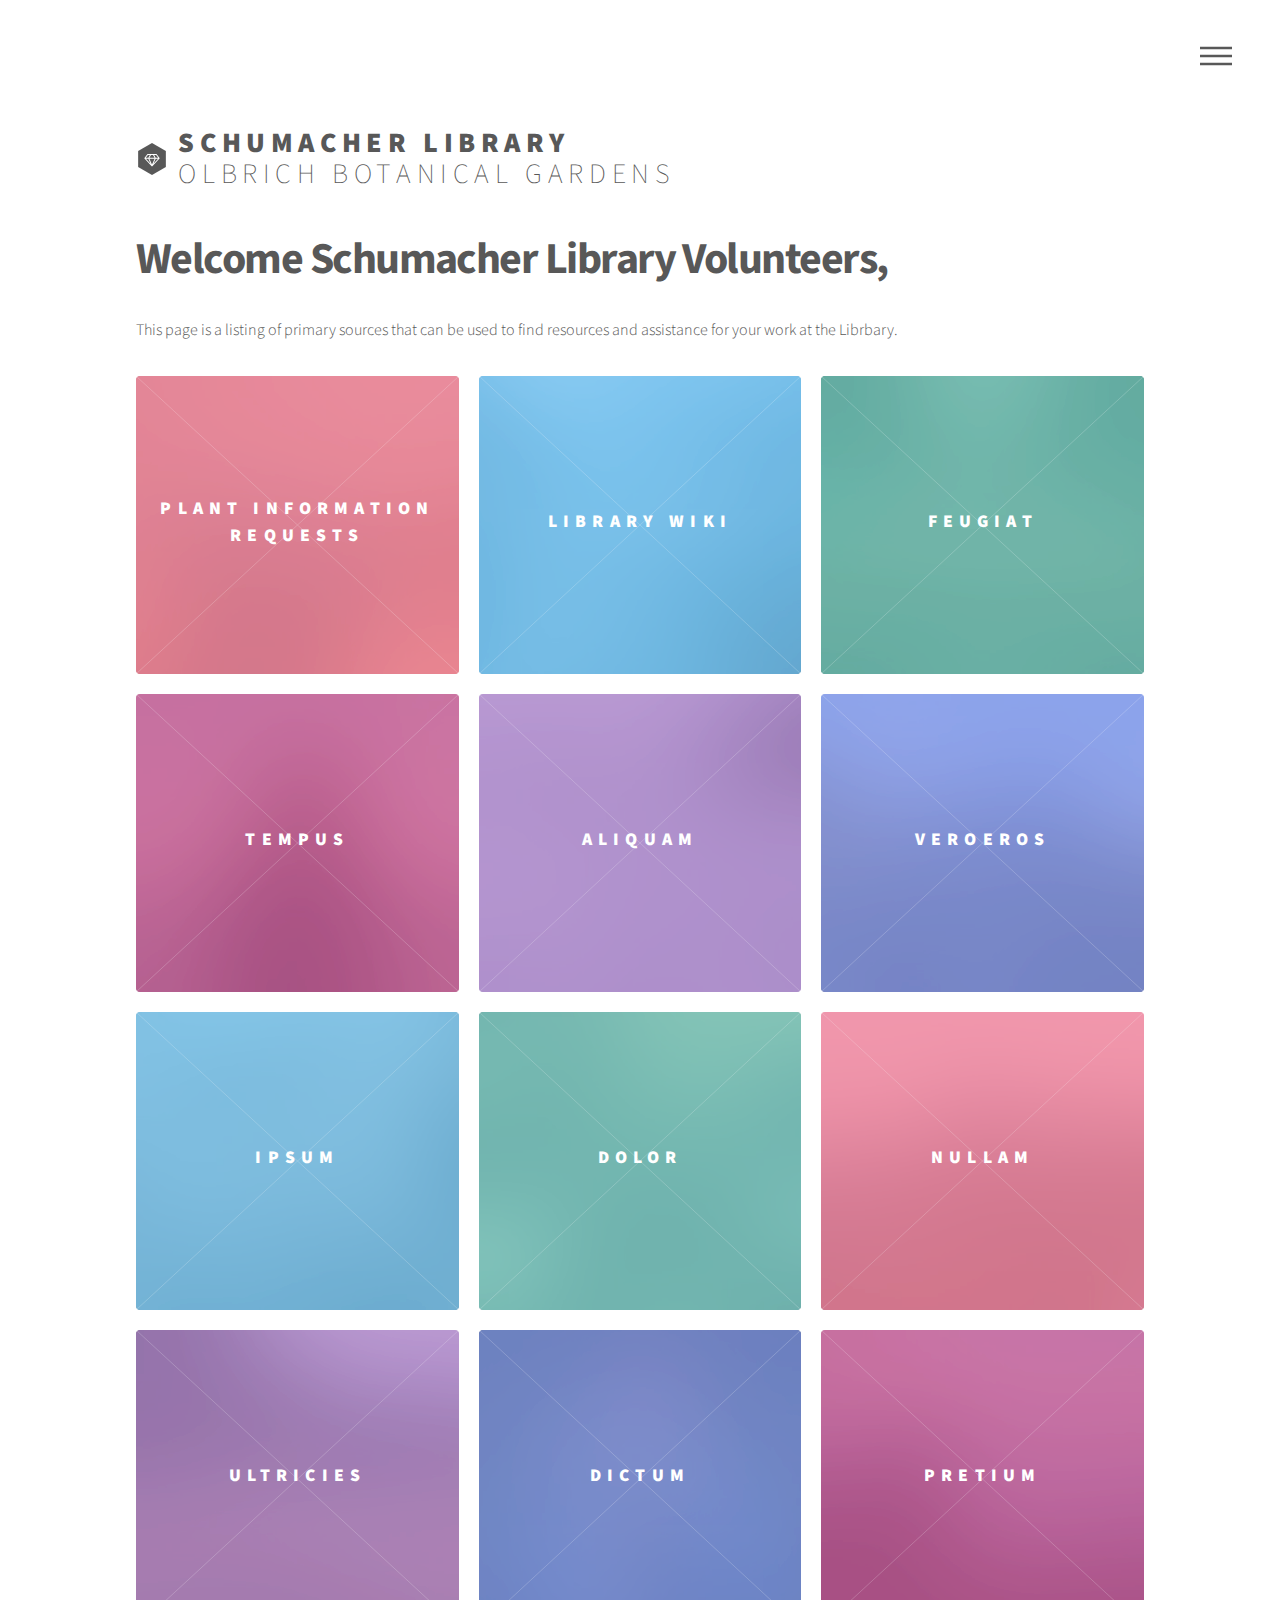
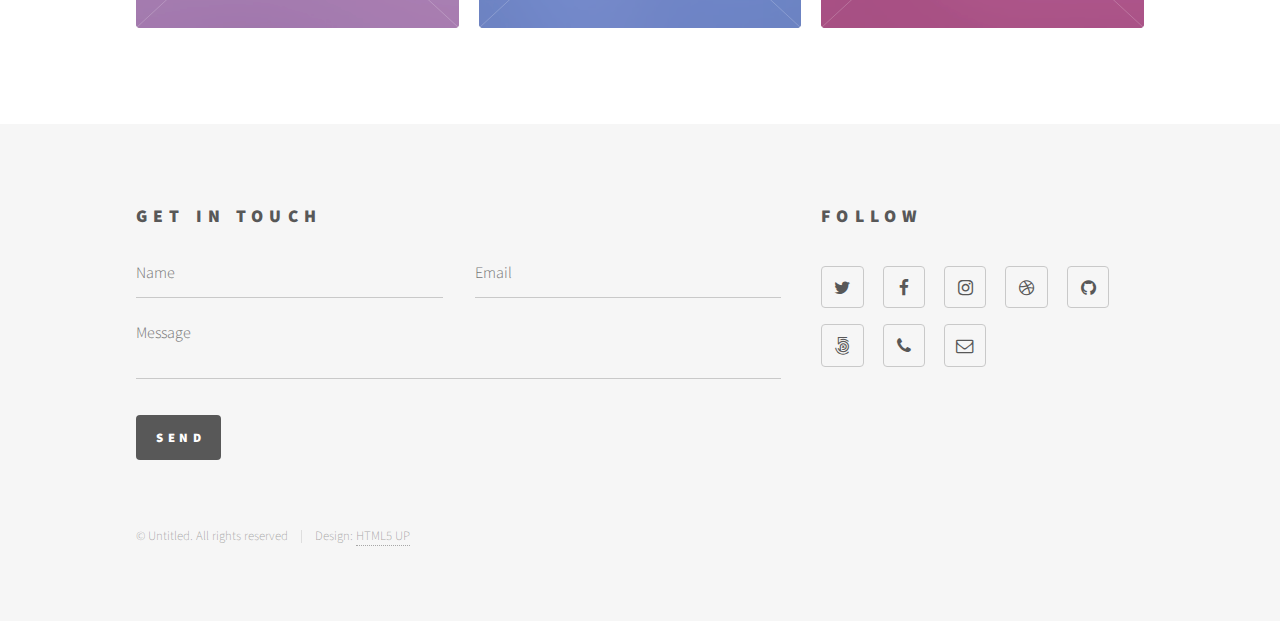
==== index.htm @ b578900e "Update index.htm" ====
<!DOCTYPE HTML>
<!--
	Phantom by HTML5 UP
	html5up.net | @ajlkn
	Free for personal and commercial use under the CCA 3.0 license (html5up.net/license)
-->
<html>
	<head>
		<title>Schumacher Library Resource Listing</title>
		<meta charset="utf-8" />
		<meta name="viewport" content="width=device-width, initial-scale=1" />
		<!--[if lte IE 8]><script src="assets/js/ie/html5shiv.js"></script><![endif]-->
		<link rel="stylesheet" href="assets/css/main.css" />
		<!--[if lte IE 9]><link rel="stylesheet" href="assets/css/ie9.css" /><![endif]-->
		<!--[if lte IE 8]><link rel="stylesheet" href="assets/css/ie8.css" /><![endif]-->
	</head>
	<body>
		<!-- Wrapper -->
			<div id="wrapper">

				<!-- Header -->
					<header id="header">
						<div class="inner">

							<!-- Logo -->
								<a href="index.html" class="logo">
									<span class="symbol"><img src="images/logo.svg" alt="" /></span><span class="title" style="font-size: 1.75em; line-height: 1.1em;">Schumacher Library<br /><span class="title" style="font-weight: 200;">Olbrich Botanical Gardens</span></span>
								</a>

							<!-- Nav -->
								<nav>
									<ul>
										<li><a href="#menu">Menu</a></li>
									</ul>
								</nav>

						</div>
					</header>

				<!-- Menu -->
					<nav id="menu">
						<h2>Menu</h2>
						<ul>
							<li><a href="index.html">Home</a></li>
							<!-- <li><a href="generic.html">Ipsum veroeros</a></li>
							<li><a href="generic.html">Tempus etiam</a></li>
							<li><a href="generic.html">Consequat dolor</a></li> -->
							<li><a href="elements.html">Test Area</a></li>
						</ul>
					</nav>

				<!-- Main -->
					<div id="main">
						<div class="inner">
							<header>
								<h1>Welcome Schumacher Library Volunteers,</h1>
								<p>This page is a listing of primary sources that can be used to find resources and assistance for your work at the Librbary.</p>
							</header>
							<section class="tiles">
								<article class="style1">
									<span class="image">
										<img src="images/pic01.jpg" alt="" />
									</span>
									<a href="generic.html">
										<h2>Plant Information Requests</h2>
										<div class="content">
											<p>What Should I do If Someone Has a Question?</p>
										</div>
									</a>
								</article>
								<article class="style2">
									<span class="image">
										<img src="images/pic02.jpg" alt="" />
									</span>
									<a href="generic.html">
										<h2>Library Wiki</h2>
										<div class="content">
											<p>Find Library Processes and Procedures Online.</p>
										</div>
									</a>
								</article>
								<article class="style3">
									<span class="image">
										<img src="images/pic03.jpg" alt="" />
									</span>
									<a href="generic.html">
										<h2>Feugiat</h2>
										<div class="content">
											<p>Sed nisl arcu euismod sit amet nisi lorem etiam dolor veroeros et feugiat.</p>
										</div>
									</a>
								</article>
								<article class="style4">
									<span class="image">
										<img src="images/pic04.jpg" alt="" />
									</span>
									<a href="generic.html">
										<h2>Tempus</h2>
										<div class="content">
											<p>Sed nisl arcu euismod sit amet nisi lorem etiam dolor veroeros et feugiat.</p>
										</div>
									</a>
								</article>
								<article class="style5">
									<span class="image">
										<img src="images/pic05.jpg" alt="" />
									</span>
									<a href="generic.html">
										<h2>Aliquam</h2>
										<div class="content">
											<p>Sed nisl arcu euismod sit amet nisi lorem etiam dolor veroeros et feugiat.</p>
										</div>
									</a>
								</article>
								<article class="style6">
									<span class="image">
										<img src="images/pic06.jpg" alt="" />
									</span>
									<a href="generic.html">
										<h2>Veroeros</h2>
										<div class="content">
											<p>Sed nisl arcu euismod sit amet nisi lorem etiam dolor veroeros et feugiat.</p>
										</div>
									</a>
								</article>
								<article class="style2">
									<span class="image">
										<img src="images/pic07.jpg" alt="" />
									</span>
									<a href="generic.html">
										<h2>Ipsum</h2>
										<div class="content">
											<p>Sed nisl arcu euismod sit amet nisi lorem etiam dolor veroeros et feugiat.</p>
										</div>
									</a>
								</article>
								<article class="style3">
									<span class="image">
										<img src="images/pic08.jpg" alt="" />
									</span>
									<a href="generic.html">
										<h2>Dolor</h2>
										<div class="content">
											<p>Sed nisl arcu euismod sit amet nisi lorem etiam dolor veroeros et feugiat.</p>
										</div>
									</a>
								</article>
								<article class="style1">
									<span class="image">
										<img src="images/pic09.jpg" alt="" />
									</span>
									<a href="generic.html">
										<h2>Nullam</h2>
										<div class="content">
											<p>Sed nisl arcu euismod sit amet nisi lorem etiam dolor veroeros et feugiat.</p>
										</div>
									</a>
								</article>
								<article class="style5">
									<span class="image">
										<img src="images/pic10.jpg" alt="" />
									</span>
									<a href="generic.html">
										<h2>Ultricies</h2>
										<div class="content">
											<p>Sed nisl arcu euismod sit amet nisi lorem etiam dolor veroeros et feugiat.</p>
										</div>
									</a>
								</article>
								<article class="style6">
									<span class="image">
										<img src="images/pic11.jpg" alt="" />
									</span>
									<a href="generic.html">
										<h2>Dictum</h2>
										<div class="content">
											<p>Sed nisl arcu euismod sit amet nisi lorem etiam dolor veroeros et feugiat.</p>
										</div>
									</a>
								</article>
								<article class="style4">
									<span class="image">
										<img src="images/pic12.jpg" alt="" />
									</span>
									<a href="generic.html">
										<h2>Pretium</h2>
										<div class="content">
											<p>Sed nisl arcu euismod sit amet nisi lorem etiam dolor veroeros et feugiat.</p>
										</div>
									</a>
								</article>
							</section>
						</div>
					</div>

				<!-- Footer -->
					<footer id="footer">
						<div class="inner">
							<section>
								<h2>Get in touch</h2>
								<form method="post" action="#">
									<div class="field half first">
										<input type="text" name="name" id="name" placeholder="Name" />
									</div>
									<div class="field half">
										<input type="email" name="email" id="email" placeholder="Email" />
									</div>
									<div class="field">
										<textarea name="message" id="message" placeholder="Message"></textarea>
									</div>
									<ul class="actions">
										<li><input type="submit" value="Send" class="special" /></li>
									</ul>
								</form>
							</section>
							<section>
								<h2>Follow</h2>
								<ul class="icons">
									<li><a href="#" class="icon style2 fa-twitter"><span class="label">Twitter</span></a></li>
									<li><a href="#" class="icon style2 fa-facebook"><span class="label">Facebook</span></a></li>
									<li><a href="#" class="icon style2 fa-instagram"><span class="label">Instagram</span></a></li>
									<li><a href="#" class="icon style2 fa-dribbble"><span class="label">Dribbble</span></a></li>
									<li><a href="#" class="icon style2 fa-github"><span class="label">GitHub</span></a></li>
									<li><a href="#" class="icon style2 fa-500px"><span class="label">500px</span></a></li>
									<li><a href="#" class="icon style2 fa-phone"><span class="label">Phone</span></a></li>
									<li><a href="#" class="icon style2 fa-envelope-o"><span class="label">Email</span></a></li>
								</ul>
							</section>
							<ul class="copyright">
								<li>&copy; Untitled. All rights reserved</li><li>Design: <a href="http://html5up.net">HTML5 UP</a></li>
							</ul>
						</div>
					</footer>

			</div>

		<!-- Scripts -->
			<script src="assets/js/jquery.min.js"></script>
			<script src="assets/js/skel.min.js"></script>
			<script src="assets/js/util.js"></script>
			<!--[if lte IE 8]><script src="assets/js/ie/respond.min.js"></script><![endif]-->
			<script src="assets/js/main.js"></script>

	</body>
</html>
---- assets/css/main.css ----
@import url(font-awesome.min.css);
@import url("https://fonts.googleapis.com/css?family=Source+Sans+Pro:300,700,900");

/*
	Phantom by HTML5 UP
	html5up.net | @ajlkn
	Free for personal and commercial use under the CCA 3.0 license (html5up.net/license)
*/

/* Reset */

	html, body, div, span, applet, object, iframe, h1, h2, h3, h4, h5, h6, p, blockquote, pre, a, abbr, acronym, address, big, cite, code, del, dfn, em, img, ins, kbd, q, s, samp, small, strike, strong, sub, sup, tt, var, b, u, i, center, dl, dt, dd, ol, ul, li, fieldset, form, label, legend, table, caption, tbody, tfoot, thead, tr, th, td, article, aside, canvas, details, embed, figure, figcaption, footer, header, hgroup, menu, nav, output, ruby, section, summary, time, mark, audio, video {
		margin: 0;
		padding: 0;
		border: 0;
		font-size: 100%;
		font: inherit;
		vertical-align: baseline;
	}

	article, aside, details, figcaption, figure, footer, header, hgroup, menu, nav, section {
		display: block;
	}

	body {
		line-height: 1;
	}

	ol, ul {
		list-style: none;
	}

	blockquote, q {
		quotes: none;
	}

	blockquote:before, blockquote:after, q:before, q:after {
		content: '';
		content: none;
	}

	table {
		border-collapse: collapse;
		border-spacing: 0;
	}

	body {
		-webkit-text-size-adjust: none;
	}

/* Box Model */

	*, *:before, *:after {
		-moz-box-sizing: border-box;
		-webkit-box-sizing: border-box;
		box-sizing: border-box;
	}

/* Grid */

	.row {
		border-bottom: solid 1px transparent;
		-moz-box-sizing: border-box;
		-webkit-box-sizing: border-box;
		box-sizing: border-box;
	}

	.row > * {
		float: left;
		-moz-box-sizing: border-box;
		-webkit-box-sizing: border-box;
		box-sizing: border-box;
	}

	.row:after, .row:before {
		content: '';
		display: block;
		clear: both;
		height: 0;
	}

	.row.uniform > * > :first-child {
		margin-top: 0;
	}

	.row.uniform > * > :last-child {
		margin-bottom: 0;
	}

	.row.\30 \25 > * {
		padding: 0 0 0 0em;
	}

	.row.\30 \25 {
		margin: 0 0 -1px 0em;
	}

	.row.uniform.\30 \25 > * {
		padding: 0em 0 0 0em;
	}

	.row.uniform.\30 \25 {
		margin: 0em 0 -1px 0em;
	}

	.row > * {
		padding: 0 0 0 2em;
	}

	.row {
		margin: 0 0 -1px -2em;
	}

	.row.uniform > * {
		padding: 2em 0 0 2em;
	}

	.row.uniform {
		margin: -2em 0 -1px -2em;
	}

	.row.\32 00\25 > * {
		padding: 0 0 0 4em;
	}

	.row.\32 00\25 {
		margin: 0 0 -1px -4em;
	}

	.row.uniform.\32 00\25 > * {
		padding: 4em 0 0 4em;
	}

	.row.uniform.\32 00\25 {
		margin: -4em 0 -1px -4em;
	}

	.row.\31 50\25 > * {
		padding: 0 0 0 3em;
	}

	.row.\31 50\25 {
		margin: 0 0 -1px -3em;
	}

	.row.uniform.\31 50\25 > * {
		padding: 3em 0 0 3em;
	}

	.row.uniform.\31 50\25 {
		margin: -3em 0 -1px -3em;
	}

	.row.\35 0\25 > * {
		padding: 0 0 0 1em;
	}

	.row.\35 0\25 {
		margin: 0 0 -1px -1em;
	}

	.row.uniform.\35 0\25 > * {
		padding: 1em 0 0 1em;
	}

	.row.uniform.\35 0\25 {
		margin: -1em 0 -1px -1em;
	}

	.row.\32 5\25 > * {
		padding: 0 0 0 0.5em;
	}

	.row.\32 5\25 {
		margin: 0 0 -1px -0.5em;
	}

	.row.uniform.\32 5\25 > * {
		padding: 0.5em 0 0 0.5em;
	}

	.row.uniform.\32 5\25 {
		margin: -0.5em 0 -1px -0.5em;
	}

	.\31 2u, .\31 2u\24 {
		width: 100%;
		clear: none;
		margin-left: 0;
	}

	.\31 1u, .\31 1u\24 {
		width: 91.6666666667%;
		clear: none;
		margin-left: 0;
	}

	.\31 0u, .\31 0u\24 {
		width: 83.3333333333%;
		clear: none;
		margin-left: 0;
	}

	.\39 u, .\39 u\24 {
		width: 75%;
		clear: none;
		margin-left: 0;
	}

	.\38 u, .\38 u\24 {
		width: 66.6666666667%;
		clear: none;
		margin-left: 0;
	}

	.\37 u, .\37 u\24 {
		width: 58.3333333333%;
		clear: none;
		margin-left: 0;
	}

	.\36 u, .\36 u\24 {
		width: 50%;
		clear: none;
		margin-left: 0;
	}

	.\35 u, .\35 u\24 {
		width: 41.6666666667%;
		clear: none;
		margin-left: 0;
	}

	.\34 u, .\34 u\24 {
		width: 33.3333333333%;
		clear: none;
		margin-left: 0;
	}

	.\33 u, .\33 u\24 {
		width: 25%;
		clear: none;
		margin-left: 0;
	}

	.\32 u, .\32 u\24 {
		width: 16.6666666667%;
		clear: none;
		margin-left: 0;
	}

	.\31 u, .\31 u\24 {
		width: 8.3333333333%;
		clear: none;
		margin-left: 0;
	}

	.\31 2u\24 + *,
	.\31 1u\24 + *,
	.\31 0u\24 + *,
	.\39 u\24 + *,
	.\38 u\24 + *,
	.\37 u\24 + *,
	.\36 u\24 + *,
	.\35 u\24 + *,
	.\34 u\24 + *,
	.\33 u\24 + *,
	.\32 u\24 + *,
	.\31 u\24 + * {
		clear: left;
	}

	.\-11u {
		margin-left: 91.66667%;
	}

	.\-10u {
		margin-left: 83.33333%;
	}

	.\-9u {
		margin-left: 75%;
	}

	.\-8u {
		margin-left: 66.66667%;
	}

	.\-7u {
		margin-left: 58.33333%;
	}

	.\-6u {
		margin-left: 50%;
	}

	.\-5u {
		margin-left: 41.66667%;
	}

	.\-4u {
		margin-left: 33.33333%;
	}

	.\-3u {
		margin-left: 25%;
	}

	.\-2u {
		margin-left: 16.66667%;
	}

	.\-1u {
		margin-left: 8.33333%;
	}

	@media screen and (max-width: 1680px) {

		.row > * {
			padding: 0 0 0 2em;
		}

		.row {
			margin: 0 0 -1px -2em;
		}

		.row.uniform > * {
			padding: 2em 0 0 2em;
		}

		.row.uniform {
			margin: -2em 0 -1px -2em;
		}

		.row.\32 00\25 > * {
			padding: 0 0 0 4em;
		}

		.row.\32 00\25 {
			margin: 0 0 -1px -4em;
		}

		.row.uniform.\32 00\25 > * {
			padding: 4em 0 0 4em;
		}

		.row.uniform.\32 00\25 {
			margin: -4em 0 -1px -4em;
		}

		.row.\31 50\25 > * {
			padding: 0 0 0 3em;
		}

		.row.\31 50\25 {
			margin: 0 0 -1px -3em;
		}

		.row.uniform.\31 50\25 > * {
			padding: 3em 0 0 3em;
		}

		.row.uniform.\31 50\25 {
			margin: -3em 0 -1px -3em;
		}

		.row.\35 0\25 > * {
			padding: 0 0 0 1em;
		}

		.row.\35 0\25 {
			margin: 0 0 -1px -1em;
		}

		.row.uniform.\35 0\25 > * {
			padding: 1em 0 0 1em;
		}

		.row.uniform.\35 0\25 {
			margin: -1em 0 -1px -1em;
		}

		.row.\32 5\25 > * {
			padding: 0 0 0 0.5em;
		}

		.row.\32 5\25 {
			margin: 0 0 -1px -0.5em;
		}

		.row.uniform.\32 5\25 > * {
			padding: 0.5em 0 0 0.5em;
		}

		.row.uniform.\32 5\25 {
			margin: -0.5em 0 -1px -0.5em;
		}

		.\31 2u\28xlarge\29, .\31 2u\24\28xlarge\29 {
			width: 100%;
			clear: none;
			margin-left: 0;
		}

		.\31 1u\28xlarge\29, .\31 1u\24\28xlarge\29 {
			width: 91.6666666667%;
			clear: none;
			margin-left: 0;
		}

		.\31 0u\28xlarge\29, .\31 0u\24\28xlarge\29 {
			width: 83.3333333333%;
			clear: none;
			margin-left: 0;
		}

		.\39 u\28xlarge\29, .\39 u\24\28xlarge\29 {
			width: 75%;
			clear: none;
			margin-left: 0;
		}

		.\38 u\28xlarge\29, .\38 u\24\28xlarge\29 {
			width: 66.6666666667%;
			clear: none;
			margin-left: 0;
		}

		.\37 u\28xlarge\29, .\37 u\24\28xlarge\29 {
			width: 58.3333333333%;
			clear: none;
			margin-left: 0;
		}

		.\36 u\28xlarge\29, .\36 u\24\28xlarge\29 {
			width: 50%;
			clear: none;
			margin-left: 0;
		}

		.\35 u\28xlarge\29, .\35 u\24\28xlarge\29 {
			width: 41.6666666667%;
			clear: none;
			margin-left: 0;
		}

		.\34 u\28xlarge\29, .\34 u\24\28xlarge\29 {
			width: 33.3333333333%;
			clear: none;
			margin-left: 0;
		}

		.\33 u\28xlarge\29, .\33 u\24\28xlarge\29 {
			width: 25%;
			clear: none;
			margin-left: 0;
		}

		.\32 u\28xlarge\29, .\32 u\24\28xlarge\29 {
			width: 16.6666666667%;
			clear: none;
			margin-left: 0;
		}

		.\31 u\28xlarge\29, .\31 u\24\28xlarge\29 {
			width: 8.3333333333%;
			clear: none;
			margin-left: 0;
		}

		.\31 2u\24\28xlarge\29 + *,
		.\31 1u\24\28xlarge\29 + *,
		.\31 0u\24\28xlarge\29 + *,
		.\39 u\24\28xlarge\29 + *,
		.\38 u\24\28xlarge\29 + *,
		.\37 u\24\28xlarge\29 + *,
		.\36 u\24\28xlarge\29 + *,
		.\35 u\24\28xlarge\29 + *,
		.\34 u\24\28xlarge\29 + *,
		.\33 u\24\28xlarge\29 + *,
		.\32 u\24\28xlarge\29 + *,
		.\31 u\24\28xlarge\29 + * {
			clear: left;
		}

		.\-11u\28xlarge\29 {
			margin-left: 91.66667%;
		}

		.\-10u\28xlarge\29 {
			margin-left: 83.33333%;
		}

		.\-9u\28xlarge\29 {
			margin-left: 75%;
		}

		.\-8u\28xlarge\29 {
			margin-left: 66.66667%;
		}

		.\-7u\28xlarge\29 {
			margin-left: 58.33333%;
		}

		.\-6u\28xlarge\29 {
			margin-left: 50%;
		}

		.\-5u\28xlarge\29 {
			margin-left: 41.66667%;
		}

		.\-4u\28xlarge\29 {
			margin-left: 33.33333%;
		}

		.\-3u\28xlarge\29 {
			margin-left: 25%;
		}

		.\-2u\28xlarge\29 {
			margin-left: 16.66667%;
		}

		.\-1u\28xlarge\29 {
			margin-left: 8.33333%;
		}

	}

	@media screen and (max-width: 1280px) {

		.row > * {
			padding: 0 0 0 2em;
		}

		.row {
			margin: 0 0 -1px -2em;
		}

		.row.uniform > * {
			padding: 2em 0 0 2em;
		}

		.row.uniform {
			margin: -2em 0 -1px -2em;
		}

		.row.\32 00\25 > * {
			padding: 0 0 0 4em;
		}

		.row.\32 00\25 {
			margin: 0 0 -1px -4em;
		}

		.row.uniform.\32 00\25 > * {
			padding: 4em 0 0 4em;
		}

		.row.uniform.\32 00\25 {
			margin: -4em 0 -1px -4em;
		}

		.row.\31 50\25 > * {
			padding: 0 0 0 3em;
		}

		.row.\31 50\25 {
			margin: 0 0 -1px -3em;
		}

		.row.uniform.\31 50\25 > * {
			padding: 3em 0 0 3em;
		}

		.row.uniform.\31 50\25 {
			margin: -3em 0 -1px -3em;
		}

		.row.\35 0\25 > * {
			padding: 0 0 0 1em;
		}

		.row.\35 0\25 {
			margin: 0 0 -1px -1em;
		}

		.row.uniform.\35 0\25 > * {
			padding: 1em 0 0 1em;
		}

		.row.uniform.\35 0\25 {
			margin: -1em 0 -1px -1em;
		}

		.row.\32 5\25 > * {
			padding: 0 0 0 0.5em;
		}

		.row.\32 5\25 {
			margin: 0 0 -1px -0.5em;
		}

		.row.uniform.\32 5\25 > * {
			padding: 0.5em 0 0 0.5em;
		}

		.row.uniform.\32 5\25 {
			margin: -0.5em 0 -1px -0.5em;
		}

		.\31 2u\28large\29, .\31 2u\24\28large\29 {
			width: 100%;
			clear: none;
			margin-left: 0;
		}

		.\31 1u\28large\29, .\31 1u\24\28large\29 {
			width: 91.6666666667%;
			clear: none;
			margin-left: 0;
		}

		.\31 0u\28large\29, .\31 0u\24\28large\29 {
			width: 83.3333333333%;
			clear: none;
			margin-left: 0;
		}

		.\39 u\28large\29, .\39 u\24\28large\29 {
			width: 75%;
			clear: none;
			margin-left: 0;
		}

		.\38 u\28large\29, .\38 u\24\28large\29 {
			width: 66.6666666667%;
			clear: none;
			margin-left: 0;
		}

		.\37 u\28large\29, .\37 u\24\28large\29 {
			width: 58.3333333333%;
			clear: none;
			margin-left: 0;
		}

		.\36 u\28large\29, .\36 u\24\28large\29 {
			width: 50%;
			clear: none;
			margin-left: 0;
		}

		.\35 u\28large\29, .\35 u\24\28large\29 {
			width: 41.6666666667%;
			clear: none;
			margin-left: 0;
		}

		.\34 u\28large\29, .\34 u\24\28large\29 {
			width: 33.3333333333%;
			clear: none;
			margin-left: 0;
		}

		.\33 u\28large\29, .\33 u\24\28large\29 {
			width: 25%;
			clear: none;
			margin-left: 0;
		}

		.\32 u\28large\29, .\32 u\24\28large\29 {
			width: 16.6666666667%;
			clear: none;
			margin-left: 0;
		}

		.\31 u\28large\29, .\31 u\24\28large\29 {
			width: 8.3333333333%;
			clear: none;
			margin-left: 0;
		}

		.\31 2u\24\28large\29 + *,
		.\31 1u\24\28large\29 + *,
		.\31 0u\24\28large\29 + *,
		.\39 u\24\28large\29 + *,
		.\38 u\24\28large\29 + *,
		.\37 u\24\28large\29 + *,
		.\36 u\24\28large\29 + *,
		.\35 u\24\28large\29 + *,
		.\34 u\24\28large\29 + *,
		.\33 u\24\28large\29 + *,
		.\32 u\24\28large\29 + *,
		.\31 u\24\28large\29 + * {
			clear: left;
		}

		.\-11u\28large\29 {
			margin-left: 91.66667%;
		}

		.\-10u\28large\29 {
			margin-left: 83.33333%;
		}

		.\-9u\28large\29 {
			margin-left: 75%;
		}

		.\-8u\28large\29 {
			margin-left: 66.66667%;
		}

		.\-7u\28large\29 {
			margin-left: 58.33333%;
		}

		.\-6u\28large\29 {
			margin-left: 50%;
		}

		.\-5u\28large\29 {
			margin-left: 41.66667%;
		}

		.\-4u\28large\29 {
			margin-left: 33.33333%;
		}

		.\-3u\28large\29 {
			margin-left: 25%;
		}

		.\-2u\28large\29 {
			margin-left: 16.66667%;
		}

		.\-1u\28large\29 {
			margin-left: 8.33333%;
		}

	}

	@media screen and (max-width: 980px) {

		.row > * {
			padding: 0 0 0 1.5em;
		}

		.row {
			margin: 0 0 -1px -1.5em;
		}

		.row.uniform > * {
			padding: 1.5em 0 0 1.5em;
		}

		.row.uniform {
			margin: -1.5em 0 -1px -1.5em;
		}

		.row.\32 00\25 > * {
			padding: 0 0 0 3em;
		}

		.row.\32 00\25 {
			margin: 0 0 -1px -3em;
		}

		.row.uniform.\32 00\25 > * {
			padding: 3em 0 0 3em;
		}

		.row.uniform.\32 00\25 {
			margin: -3em 0 -1px -3em;
		}

		.row.\31 50\25 > * {
			padding: 0 0 0 2.25em;
		}

		.row.\31 50\25 {
			margin: 0 0 -1px -2.25em;
		}

		.row.uniform.\31 50\25 > * {
			padding: 2.25em 0 0 2.25em;
		}

		.row.uniform.\31 50\25 {
			margin: -2.25em 0 -1px -2.25em;
		}

		.row.\35 0\25 > * {
			padding: 0 0 0 0.75em;
		}

		.row.\35 0\25 {
			margin: 0 0 -1px -0.75em;
		}

		.row.uniform.\35 0\25 > * {
			padding: 0.75em 0 0 0.75em;
		}

		.row.uniform.\35 0\25 {
			margin: -0.75em 0 -1px -0.75em;
		}

		.row.\32 5\25 > * {
			padding: 0 0 0 0.375em;
		}

		.row.\32 5\25 {
			margin: 0 0 -1px -0.375em;
		}

		.row.uniform.\32 5\25 > * {
			padding: 0.375em 0 0 0.375em;
		}

		.row.uniform.\32 5\25 {
			margin: -0.375em 0 -1px -0.375em;
		}

		.\31 2u\28medium\29, .\31 2u\24\28medium\29 {
			width: 100%;
			clear: none;
			margin-left: 0;
		}

		.\31 1u\28medium\29, .\31 1u\24\28medium\29 {
			width: 91.6666666667%;
			clear: none;
			margin-left: 0;
		}

		.\31 0u\28medium\29, .\31 0u\24\28medium\29 {
			width: 83.3333333333%;
			clear: none;
			margin-left: 0;
		}

		.\39 u\28medium\29, .\39 u\24\28medium\29 {
			width: 75%;
			clear: none;
			margin-left: 0;
		}

		.\38 u\28medium\29, .\38 u\24\28medium\29 {
			width: 66.6666666667%;
			clear: none;
			margin-left: 0;
		}

		.\37 u\28medium\29, .\37 u\24\28medium\29 {
			width: 58.3333333333%;
			clear: none;
			margin-left: 0;
		}

		.\36 u\28medium\29, .\36 u\24\28medium\29 {
			width: 50%;
			clear: none;
			margin-left: 0;
		}

		.\35 u\28medium\29, .\35 u\24\28medium\29 {
			width: 41.6666666667%;
			clear: none;
			margin-left: 0;
		}

		.\34 u\28medium\29, .\34 u\24\28medium\29 {
			width: 33.3333333333%;
			clear: none;
			margin-left: 0;
		}

		.\33 u\28medium\29, .\33 u\24\28medium\29 {
			width: 25%;
			clear: none;
			margin-left: 0;
		}

		.\32 u\28medium\29, .\32 u\24\28medium\29 {
			width: 16.6666666667%;
			clear: none;
			margin-left: 0;
		}

		.\31 u\28medium\29, .\31 u\24\28medium\29 {
			width: 8.3333333333%;
			clear: none;
			margin-left: 0;
		}

		.\31 2u\24\28medium\29 + *,
		.\31 1u\24\28medium\29 + *,
		.\31 0u\24\28medium\29 + *,
		.\39 u\24\28medium\29 + *,
		.\38 u\24\28medium\29 + *,
		.\37 u\24\28medium\29 + *,
		.\36 u\24\28medium\29 + *,
		.\35 u\24\28medium\29 + *,
		.\34 u\24\28medium\29 + *,
		.\33 u\24\28medium\29 + *,
		.\32 u\24\28medium\29 + *,
		.\31 u\24\28medium\29 + * {
			clear: left;
		}

		.\-11u\28medium\29 {
			margin-left: 91.66667%;
		}

		.\-10u\28medium\29 {
			margin-left: 83.33333%;
		}

		.\-9u\28medium\29 {
			margin-left: 75%;
		}

		.\-8u\28medium\29 {
			margin-left: 66.66667%;
		}

		.\-7u\28medium\29 {
			margin-left: 58.33333%;
		}

		.\-6u\28medium\29 {
			margin-left: 50%;
		}

		.\-5u\28medium\29 {
			margin-left: 41.66667%;
		}

		.\-4u\28medium\29 {
			margin-left: 33.33333%;
		}

		.\-3u\28medium\29 {
			margin-left: 25%;
		}

		.\-2u\28medium\29 {
			margin-left: 16.66667%;
		}

		.\-1u\28medium\29 {
			margin-left: 8.33333%;
		}

	}

	@media screen and (max-width: 736px) {

		.row > * {
			padding: 0 0 0 1em;
		}

		.row {
			margin: 0 0 -1px -1em;
		}

		.row.uniform > * {
			padding: 1em 0 0 1em;
		}

		.row.uniform {
			margin: -1em 0 -1px -1em;
		}

		.row.\32 00\25 > * {
			padding: 0 0 0 2em;
		}

		.row.\32 00\25 {
			margin: 0 0 -1px -2em;
		}

		.row.uniform.\32 00\25 > * {
			padding: 2em 0 0 2em;
		}

		.row.uniform.\32 00\25 {
			margin: -2em 0 -1px -2em;
		}

		.row.\31 50\25 > * {
			padding: 0 0 0 1.5em;
		}

		.row.\31 50\25 {
			margin: 0 0 -1px -1.5em;
		}

		.row.uniform.\31 50\25 > * {
			padding: 1.5em 0 0 1.5em;
		}

		.row.uniform.\31 50\25 {
			margin: -1.5em 0 -1px -1.5em;
		}

		.row.\35 0\25 > * {
			padding: 0 0 0 0.5em;
		}

		.row.\35 0\25 {
			margin: 0 0 -1px -0.5em;
		}

		.row.uniform.\35 0\25 > * {
			padding: 0.5em 0 0 0.5em;
		}

		.row.uniform.\35 0\25 {
			margin: -0.5em 0 -1px -0.5em;
		}

		.row.\32 5\25 > * {
			padding: 0 0 0 0.25em;
		}

		.row.\32 5\25 {
			margin: 0 0 -1px -0.25em;
		}

		.row.uniform.\32 5\25 > * {
			padding: 0.25em 0 0 0.25em;
		}

		.row.uniform.\32 5\25 {
			margin: -0.25em 0 -1px -0.25em;
		}

		.\31 2u\28small\29, .\31 2u\24\28small\29 {
			width: 100%;
			clear: none;
			margin-left: 0;
		}

		.\31 1u\28small\29, .\31 1u\24\28small\29 {
			width: 91.6666666667%;
			clear: none;
			margin-left: 0;
		}

		.\31 0u\28small\29, .\31 0u\24\28small\29 {
			width: 83.3333333333%;
			clear: none;
			margin-left: 0;
		}

		.\39 u\28small\29, .\39 u\24\28small\29 {
			width: 75%;
			clear: none;
			margin-left: 0;
		}

		.\38 u\28small\29, .\38 u\24\28small\29 {
			width: 66.6666666667%;
			clear: none;
			margin-left: 0;
		}

		.\37 u\28small\29, .\37 u\24\28small\29 {
			width: 58.3333333333%;
			clear: none;
			margin-left: 0;
		}

		.\36 u\28small\29, .\36 u\24\28small\29 {
			width: 50%;
			clear: none;
			margin-left: 0;
		}

		.\35 u\28small\29, .\35 u\24\28small\29 {
			width: 41.6666666667%;
			clear: none;
			margin-left: 0;
		}

		.\34 u\28small\29, .\34 u\24\28small\29 {
			width: 33.3333333333%;
			clear: none;
			margin-left: 0;
		}

		.\33 u\28small\29, .\33 u\24\28small\29 {
			width: 25%;
			clear: none;
			margin-left: 0;
		}

		.\32 u\28small\29, .\32 u\24\28small\29 {
			width: 16.6666666667%;
			clear: none;
			margin-left: 0;
		}

		.\31 u\28small\29, .\31 u\24\28small\29 {
			width: 8.3333333333%;
			clear: none;
			margin-left: 0;
		}

		.\31 2u\24\28small\29 + *,
		.\31 1u\24\28small\29 + *,
		.\31 0u\24\28small\29 + *,
		.\39 u\24\28small\29 + *,
		.\38 u\24\28small\29 + *,
		.\37 u\24\28small\29 + *,
		.\36 u\24\28small\29 + *,
		.\35 u\24\28small\29 + *,
		.\34 u\24\28small\29 + *,
		.\33 u\24\28small\29 + *,
		.\32 u\24\28small\29 + *,
		.\31 u\24\28small\29 + * {
			clear: left;
		}

		.\-11u\28small\29 {
			margin-left: 91.66667%;
		}

		.\-10u\28small\29 {
			margin-left: 83.33333%;
		}

		.\-9u\28small\29 {
			margin-left: 75%;
		}

		.\-8u\28small\29 {
			margin-left: 66.66667%;
		}

		.\-7u\28small\29 {
			margin-left: 58.33333%;
		}

		.\-6u\28small\29 {
			margin-left: 50%;
		}

		.\-5u\28small\29 {
			margin-left: 41.66667%;
		}

		.\-4u\28small\29 {
			margin-left: 33.33333%;
		}

		.\-3u\28small\29 {
			margin-left: 25%;
		}

		.\-2u\28small\29 {
			margin-left: 16.66667%;
		}

		.\-1u\28small\29 {
			margin-left: 8.33333%;
		}

	}

	@media screen and (max-width: 480px) {

		.row > * {
			padding: 0 0 0 1em;
		}

		.row {
			margin: 0 0 -1px -1em;
		}

		.row.uniform > * {
			padding: 1em 0 0 1em;
		}

		.row.uniform {
			margin: -1em 0 -1px -1em;
		}

		.row.\32 00\25 > * {
			padding: 0 0 0 2em;
		}

		.row.\32 00\25 {
			margin: 0 0 -1px -2em;
		}

		.row.uniform.\32 00\25 > * {
			padding: 2em 0 0 2em;
		}

		.row.uniform.\32 00\25 {
			margin: -2em 0 -1px -2em;
		}

		.row.\31 50\25 > * {
			padding: 0 0 0 1.5em;
		}

		.row.\31 50\25 {
			margin: 0 0 -1px -1.5em;
		}

		.row.uniform.\31 50\25 > * {
			padding: 1.5em 0 0 1.5em;
		}

		.row.uniform.\31 50\25 {
			margin: -1.5em 0 -1px -1.5em;
		}

		.row.\35 0\25 > * {
			padding: 0 0 0 0.5em;
		}

		.row.\35 0\25 {
			margin: 0 0 -1px -0.5em;
		}

		.row.uniform.\35 0\25 > * {
			padding: 0.5em 0 0 0.5em;
		}

		.row.uniform.\35 0\25 {
			margin: -0.5em 0 -1px -0.5em;
		}

		.row.\32 5\25 > * {
			padding: 0 0 0 0.25em;
		}

		.row.\32 5\25 {
			margin: 0 0 -1px -0.25em;
		}

		.row.uniform.\32 5\25 > * {
			padding: 0.25em 0 0 0.25em;
		}

		.row.uniform.\32 5\25 {
			margin: -0.25em 0 -1px -0.25em;
		}

		.\31 2u\28xsmall\29, .\31 2u\24\28xsmall\29 {
			width: 100%;
			clear: none;
			margin-left: 0;
		}

		.\31 1u\28xsmall\29, .\31 1u\24\28xsmall\29 {
			width: 91.6666666667%;
			clear: none;
			margin-left: 0;
		}

		.\31 0u\28xsmall\29, .\31 0u\24\28xsmall\29 {
			width: 83.3333333333%;
			clear: none;
			margin-left: 0;
		}

		.\39 u\28xsmall\29, .\39 u\24\28xsmall\29 {
			width: 75%;
			clear: none;
			margin-left: 0;
		}

		.\38 u\28xsmall\29, .\38 u\24\28xsmall\29 {
			width: 66.6666666667%;
			clear: none;
			margin-left: 0;
		}

		.\37 u\28xsmall\29, .\37 u\24\28xsmall\29 {
			width: 58.3333333333%;
			clear: none;
			margin-left: 0;
		}

		.\36 u\28xsmall\29, .\36 u\24\28xsmall\29 {
			width: 50%;
			clear: none;
			margin-left: 0;
		}

		.\35 u\28xsmall\29, .\35 u\24\28xsmall\29 {
			width: 41.6666666667%;
			clear: none;
			margin-left: 0;
		}

		.\34 u\28xsmall\29, .\34 u\24\28xsmall\29 {
			width: 33.3333333333%;
			clear: none;
			margin-left: 0;
		}

		.\33 u\28xsmall\29, .\33 u\24\28xsmall\29 {
			width: 25%;
			clear: none;
			margin-left: 0;
		}

		.\32 u\28xsmall\29, .\32 u\24\28xsmall\29 {
			width: 16.6666666667%;
			clear: none;
			margin-left: 0;
		}

		.\31 u\28xsmall\29, .\31 u\24\28xsmall\29 {
			width: 8.3333333333%;
			clear: none;
			margin-left: 0;
		}

		.\31 2u\24\28xsmall\29 + *,
		.\31 1u\24\28xsmall\29 + *,
		.\31 0u\24\28xsmall\29 + *,
		.\39 u\24\28xsmall\29 + *,
		.\38 u\24\28xsmall\29 + *,
		.\37 u\24\28xsmall\29 + *,
		.\36 u\24\28xsmall\29 + *,
		.\35 u\24\28xsmall\29 + *,
		.\34 u\24\28xsmall\29 + *,
		.\33 u\24\28xsmall\29 + *,
		.\32 u\24\28xsmall\29 + *,
		.\31 u\24\28xsmall\29 + * {
			clear: left;
		}

		.\-11u\28xsmall\29 {
			margin-left: 91.66667%;
		}

		.\-10u\28xsmall\29 {
			margin-left: 83.33333%;
		}

		.\-9u\28xsmall\29 {
			margin-left: 75%;
		}

		.\-8u\28xsmall\29 {
			margin-left: 66.66667%;
		}

		.\-7u\28xsmall\29 {
			margin-left: 58.33333%;
		}

		.\-6u\28xsmall\29 {
			margin-left: 50%;
		}

		.\-5u\28xsmall\29 {
			margin-left: 41.66667%;
		}

		.\-4u\28xsmall\29 {
			margin-left: 33.33333%;
		}

		.\-3u\28xsmall\29 {
			margin-left: 25%;
		}

		.\-2u\28xsmall\29 {
			margin-left: 16.66667%;
		}

		.\-1u\28xsmall\29 {
			margin-left: 8.33333%;
		}

	}

	@media screen and (max-width: 360px) {

		.row > * {
			padding: 0 0 0 1em;
		}

		.row {
			margin: 0 0 -1px -1em;
		}

		.row.uniform > * {
			padding: 1em 0 0 1em;
		}

		.row.uniform {
			margin: -1em 0 -1px -1em;
		}

		.row.\32 00\25 > * {
			padding: 0 0 0 2em;
		}

		.row.\32 00\25 {
			margin: 0 0 -1px -2em;
		}

		.row.uniform.\32 00\25 > * {
			padding: 2em 0 0 2em;
		}

		.row.uniform.\32 00\25 {
			margin: -2em 0 -1px -2em;
		}

		.row.\31 50\25 > * {
			padding: 0 0 0 1.5em;
		}

		.row.\31 50\25 {
			margin: 0 0 -1px -1.5em;
		}

		.row.uniform.\31 50\25 > * {
			padding: 1.5em 0 0 1.5em;
		}

		.row.uniform.\31 50\25 {
			margin: -1.5em 0 -1px -1.5em;
		}

		.row.\35 0\25 > * {
			padding: 0 0 0 0.5em;
		}

		.row.\35 0\25 {
			margin: 0 0 -1px -0.5em;
		}

		.row.uniform.\35 0\25 > * {
			padding: 0.5em 0 0 0.5em;
		}

		.row.uniform.\35 0\25 {
			margin: -0.5em 0 -1px -0.5em;
		}

		.row.\32 5\25 > * {
			padding: 0 0 0 0.25em;
		}

		.row.\32 5\25 {
			margin: 0 0 -1px -0.25em;
		}

		.row.uniform.\32 5\25 > * {
			padding: 0.25em 0 0 0.25em;
		}

		.row.uniform.\32 5\25 {
			margin: -0.25em 0 -1px -0.25em;
		}

		.\31 2u\28xxsmall\29, .\31 2u\24\28xxsmall\29 {
			width: 100%;
			clear: none;
			margin-left: 0;
		}

		.\31 1u\28xxsmall\29, .\31 1u\24\28xxsmall\29 {
			width: 91.6666666667%;
			clear: none;
			margin-left: 0;
		}

		.\31 0u\28xxsmall\29, .\31 0u\24\28xxsmall\29 {
			width: 83.3333333333%;
			clear: none;
			margin-left: 0;
		}

		.\39 u\28xxsmall\29, .\39 u\24\28xxsmall\29 {
			width: 75%;
			clear: none;
			margin-left: 0;
		}

		.\38 u\28xxsmall\29, .\38 u\24\28xxsmall\29 {
			width: 66.6666666667%;
			clear: none;
			margin-left: 0;
		}

		.\37 u\28xxsmall\29, .\37 u\24\28xxsmall\29 {
			width: 58.3333333333%;
			clear: none;
			margin-left: 0;
		}

		.\36 u\28xxsmall\29, .\36 u\24\28xxsmall\29 {
			width: 50%;
			clear: none;
			margin-left: 0;
		}

		.\35 u\28xxsmall\29, .\35 u\24\28xxsmall\29 {
			width: 41.6666666667%;
			clear: none;
			margin-left: 0;
		}

		.\34 u\28xxsmall\29, .\34 u\24\28xxsmall\29 {
			width: 33.3333333333%;
			clear: none;
			margin-left: 0;
		}

		.\33 u\28xxsmall\29, .\33 u\24\28xxsmall\29 {
			width: 25%;
			clear: none;
			margin-left: 0;
		}

		.\32 u\28xxsmall\29, .\32 u\24\28xxsmall\29 {
			width: 16.6666666667%;
			clear: none;
			margin-left: 0;
		}

		.\31 u\28xxsmall\29, .\31 u\24\28xxsmall\29 {
			width: 8.3333333333%;
			clear: none;
			margin-left: 0;
		}

		.\31 2u\24\28xxsmall\29 + *,
		.\31 1u\24\28xxsmall\29 + *,
		.\31 0u\24\28xxsmall\29 + *,
		.\39 u\24\28xxsmall\29 + *,
		.\38 u\24\28xxsmall\29 + *,
		.\37 u\24\28xxsmall\29 + *,
		.\36 u\24\28xxsmall\29 + *,
		.\35 u\24\28xxsmall\29 + *,
		.\34 u\24\28xxsmall\29 + *,
		.\33 u\24\28xxsmall\29 + *,
		.\32 u\24\28xxsmall\29 + *,
		.\31 u\24\28xxsmall\29 + * {
			clear: left;
		}

		.\-11u\28xxsmall\29 {
			margin-left: 91.66667%;
		}

		.\-10u\28xxsmall\29 {
			margin-left: 83.33333%;
		}

		.\-9u\28xxsmall\29 {
			margin-left: 75%;
		}

		.\-8u\28xxsmall\29 {
			margin-left: 66.66667%;
		}

		.\-7u\28xxsmall\29 {
			margin-left: 58.33333%;
		}

		.\-6u\28xxsmall\29 {
			margin-left: 50%;
		}

		.\-5u\28xxsmall\29 {
			margin-left: 41.66667%;
		}

		.\-4u\28xxsmall\29 {
			margin-left: 33.33333%;
		}

		.\-3u\28xxsmall\29 {
			margin-left: 25%;
		}

		.\-2u\28xxsmall\29 {
			margin-left: 16.66667%;
		}

		.\-1u\28xxsmall\29 {
			margin-left: 8.33333%;
		}

	}

/* Basic */

	@-ms-viewport {
		width: device-width;
	}

	body {
		-ms-overflow-style: scrollbar;
	}

	@media screen and (max-width: 480px) {

		html, body {
			min-width: 320px;
		}

	}

	body {
		background: #ffffff;
	}

		body.is-loading *, body.is-loading *:before, body.is-loading *:after {
			-moz-animation: none !important;
			-webkit-animation: none !important;
			-ms-animation: none !important;
			animation: none !important;
			-moz-transition: none !important;
			-webkit-transition: none !important;
			-ms-transition: none !important;
			transition: none !important;
		}

/* Type */

	body, input, select, textarea {
		color: #585858;
		font-family: "Source Sans Pro", Helvetica, sans-serif;
		font-size: 16pt;
		font-weight: 300;
		line-height: 1.75;
	}

		@media screen and (max-width: 1680px) {

			body, input, select, textarea {
				font-size: 14pt;
			}

		}

		@media screen and (max-width: 1280px) {

			body, input, select, textarea {
				font-size: 12pt;
			}

		}

	a {
		-moz-transition: border-bottom-color 0.2s ease, color 0.2s ease;
		-webkit-transition: border-bottom-color 0.2s ease, color 0.2s ease;
		-ms-transition: border-bottom-color 0.2s ease, color 0.2s ease;
		transition: border-bottom-color 0.2s ease, color 0.2s ease;
		text-decoration: none;
		color: #585858;
		border-bottom: dotted 1px rgba(88, 88, 88, 0.5);
	}

		a:hover {
			border-bottom-color: transparent;
			color: #f2849e !important;
		}

	strong, b {
		font-weight: 900;
	}

	em, i {
		font-style: italic;
	}

	p {
		margin: 0 0 2em 0;
	}

	h1 {
		font-size: 2.75em;
		font-weight: 700;
		line-height: 1.3;
		margin: 0 0 1em 0;
		letter-spacing: -0.035em;
	}

		h1 a {
			color: inherit;
		}

		@media screen and (max-width: 736px) {

			h1 {
				font-size: 2em;
				margin: 0 0 1em 0;
			}

		}

		@media screen and (max-width: 360px) {

			h1 {
				font-size: 1.75em;
			}

		}

	h2, h3, h4, h5, h6 {
		font-weight: 900;
		line-height: 1.5;
		margin: 0 0 2em 0;
		text-transform: uppercase;
		letter-spacing: 0.35em;
	}

		h2 a, h3 a, h4 a, h5 a, h6 a {
			color: inherit;
		}

	h2 {
		font-size: 1.1em;
	}

	h3 {
		font-size: 1em;
	}

	h4 {
		font-size: 0.8em;
	}

	h5 {
		font-size: 0.8em;
	}

	h6 {
		font-size: 0.8em;
	}

	@media screen and (max-width: 980px) {

		h1 br, h2 br, h3 br, h4 br, h5 br, h6 br {
			display: none;
		}

	}

	@media screen and (max-width: 736px) {

		h2 {
			font-size: 1em;
		}

		h3 {
			font-size: 0.8em;
		}

	}

	sub {
		font-size: 0.8em;
		position: relative;
		top: 0.5em;
	}

	sup {
		font-size: 0.8em;
		position: relative;
		top: -0.5em;
	}

	blockquote {
		border-left: solid 4px #c9c9c9;
		font-style: italic;
		margin: 0 0 2em 0;
		padding: 0.5em 0 0.5em 2em;
	}

	code {
		background: rgba(144, 144, 144, 0.075);
		border-radius: 4px;
		border: solid 1px #c9c9c9;
		font-family: "Courier New", monospace;
		font-size: 0.9em;
		margin: 0 0.25em;
		padding: 0.25em 0.65em;
	}

	pre {
		-webkit-overflow-scrolling: touch;
		font-family: "Courier New", monospace;
		font-size: 0.9em;
		margin: 0 0 2em 0;
	}

		pre code {
			display: block;
			line-height: 1.75;
			padding: 1em 1.5em;
			overflow-x: auto;
		}

	hr {
		border: 0;
		border-bottom: solid 1px #c9c9c9;
		margin: 2em 0;
	}

		hr.major {
			margin: 3em 0;
		}

	.align-left {
		text-align: left;
	}

	.align-center {
		text-align: center;
	}

	.align-right {
		text-align: right;
	}

/* Section/Article */

	section.special, article.special {
		text-align: center;
	}

	header p {
		margin-top: -1em;
	}

	@media screen and (max-width: 736px) {

		header p {
			margin-top: 0;
		}

	}

/* Icon */

	.icon {
		text-decoration: none;
		border-bottom: none;
		position: relative;
	}

		.icon:before {
			-moz-osx-font-smoothing: grayscale;
			-webkit-font-smoothing: antialiased;
			font-family: FontAwesome;
			font-style: normal;
			font-weight: normal;
			text-transform: none !important;
		}

		.icon > .label {
			display: none;
		}

		.icon.style2 {
			-moz-transition: background-color 0.2s ease-in-out, color 0.2s ease-in-out, border-color 0.2s ease-in-out;
			-webkit-transition: background-color 0.2s ease-in-out, color 0.2s ease-in-out, border-color 0.2s ease-in-out;
			-ms-transition: background-color 0.2s ease-in-out, color 0.2s ease-in-out, border-color 0.2s ease-in-out;
			transition: background-color 0.2s ease-in-out, color 0.2s ease-in-out, border-color 0.2s ease-in-out;
			background-color: transparent;
			border: solid 1px #c9c9c9;
			border-radius: 4px;
			width: 2.65em;
			height: 2.65em;
			display: inline-block;
			text-align: center;
			line-height: 2.65em;
			color: inherit;
		}

			.icon.style2:before {
				font-size: 1.1em;
			}

			.icon.style2:hover {
				color: #f2849e;
				border-color: #f2849e;
			}

			.icon.style2:active {
				background-color: rgba(242, 132, 158, 0.1);
			}

/* List */

	ol {
		list-style: decimal;
		margin: 0 0 2em 0;
		padding-left: 1.25em;
	}

		ol li {
			padding-left: 0.25em;
		}

	ul {
		list-style: disc;
		margin: 0 0 2em 0;
		padding-left: 1em;
	}

		ul li {
			padding-left: 0.5em;
		}

		ul.alt {
			list-style: none;
			padding-left: 0;
		}

			ul.alt li {
				border-top: solid 1px #c9c9c9;
				padding: 0.5em 0;
			}

				ul.alt li:first-child {
					border-top: 0;
					padding-top: 0;
				}

		ul.icons {
			cursor: default;
			list-style: none;
			padding-left: 0;
			margin: -1em 0 2em -1em;
		}

			ul.icons li {
				display: inline-block;
				padding: 1em 0 0 1em;
			}

		ul.actions {
			cursor: default;
			list-style: none;
			padding-left: 0;
		}

			ul.actions li {
				display: inline-block;
				padding: 0 1em 0 0;
				vertical-align: middle;
			}

				ul.actions li:last-child {
					padding-right: 0;
				}

			ul.actions.small li {
				padding: 0 0.5em 0 0;
			}

			ul.actions.vertical li {
				display: block;
				padding: 1em 0 0 0;
			}

				ul.actions.vertical li:first-child {
					padding-top: 0;
				}

				ul.actions.vertical li > * {
					margin-bottom: 0;
				}

			ul.actions.vertical.small li {
				padding: 0.5em 0 0 0;
			}

				ul.actions.vertical.small li:first-child {
					padding-top: 0;
				}

			ul.actions.fit {
				display: table;
				margin-left: -1em;
				padding: 0;
				table-layout: fixed;
				width: calc(100% + 1em);
			}

				ul.actions.fit li {
					display: table-cell;
					padding: 0 0 0 1em;
				}

					ul.actions.fit li > * {
						margin-bottom: 0;
					}

				ul.actions.fit.small {
					margin-left: -0.5em;
					width: calc(100% + 0.5em);
				}

					ul.actions.fit.small li {
						padding: 0 0 0 0.5em;
					}

			@media screen and (max-width: 480px) {

				ul.actions {
					margin: 0 0 2em 0;
				}

					ul.actions li {
						padding: 1em 0 0 0;
						display: block;
						text-align: center;
						width: 100%;
					}

						ul.actions li:first-child {
							padding-top: 0;
						}

						ul.actions li > * {
							width: 100%;
							margin: 0 !important;
						}

							ul.actions li > *.icon:before {
								margin-left: -2em;
							}

					ul.actions.small li {
						padding: 0.5em 0 0 0;
					}

						ul.actions.small li:first-child {
							padding-top: 0;
						}

			}

	dl {
		margin: 0 0 2em 0;
	}

		dl dt {
			display: block;
			font-weight: 900;
			margin: 0 0 1em 0;
		}

		dl dd {
			margin-left: 2em;
		}

/* Form */

	form {
		margin: -1em 0 2em 0;
	}

		form:after {
			content: '';
			display: block;
			clear: both;
			height: 1px;
		}

		form .field {
			position: relative;
			float: left;
			margin: 0 0 1.3em 0;
			vertical-align: top;
			width: 100%;
		}

		form .half {
			width: calc(50% + 1em) !important;
			padding-left: 2em;
		}

		form .half.first {
			width: calc(50% - 1em) !important;
			padding-left: 0;
		}

		form :last-child {
			margin-bottom: 0;
		}

		form .half:nth-last-child(2) {
			margin-bottom: 0;
		}

		form .actions {
			position: relative;
			clear: both;
			padding-top: 1em;
		}

		@media screen and (max-width: 480px) {

			form .half {
				width: 100% !important;
				padding-left: 0;
			}

			form .half.first {
				width: 100% !important;
				padding-left: 0;
			}

			form .half:nth-last-child(2) {
				margin: 0 0 1.3em 0;
			}

		}

	label {
		display: block;
		font-size: 0.9em;
		font-weight: 900;
		margin: 0 0 1em 0;
	}

	input[type="text"],
	input[type="password"],
	input[type="email"],
	input[type="tel"],
	select,
	textarea {
		-moz-appearance: none;
		-webkit-appearance: none;
		-ms-appearance: none;
		appearance: none;
		background-color: transparent;
		border: none;
		border-radius: 0;
		border-bottom: solid 1px #c9c9c9;
		color: inherit;
		display: block;
		outline: 0;
		padding: 0;
		text-decoration: none;
		width: 100%;
	}

		input[type="text"]:invalid,
		input[type="password"]:invalid,
		input[type="email"]:invalid,
		input[type="tel"]:invalid,
		select:invalid,
		textarea:invalid {
			box-shadow: none;
		}

		input[type="text"]:focus,
		input[type="password"]:focus,
		input[type="email"]:focus,
		input[type="tel"]:focus,
		select:focus,
		textarea:focus {
			border-bottom-color: #f2849e;
			box-shadow: inset 0 -1px 0 0 #f2849e;
		}

	.select-wrapper {
		text-decoration: none;
		display: block;
		position: relative;
	}

		.select-wrapper:before {
			-moz-osx-font-smoothing: grayscale;
			-webkit-font-smoothing: antialiased;
			font-family: FontAwesome;
			font-style: normal;
			font-weight: normal;
			text-transform: none !important;
		}

		.select-wrapper:before {
			color: #c9c9c9;
			content: '\f078';
			display: block;
			height: 3em;
			line-height: 3em;
			pointer-events: none;
			position: absolute;
			right: 0;
			text-align: center;
			top: 0;
			width: 3em;
		}

		.select-wrapper select::-ms-expand {
			display: none;
		}

	input[type="text"],
	input[type="password"],
	input[type="email"],
	select {
		height: 3em;
	}

	textarea {
		padding: 0;
		min-height: 3.75em;
	}

	input[type="checkbox"],
	input[type="radio"] {
		-moz-appearance: none;
		-webkit-appearance: none;
		-ms-appearance: none;
		appearance: none;
		display: block;
		float: left;
		margin-right: -2em;
		opacity: 0;
		width: 1em;
		z-index: -1;
	}

		input[type="checkbox"] + label,
		input[type="radio"] + label {
			text-decoration: none;
			color: #585858;
			cursor: pointer;
			display: inline-block;
			font-size: 1em;
			font-weight: 300;
			padding-left: 2.55em;
			padding-right: 0.75em;
			position: relative;
		}

			input[type="checkbox"] + label:before,
			input[type="radio"] + label:before {
				-moz-osx-font-smoothing: grayscale;
				-webkit-font-smoothing: antialiased;
				font-family: FontAwesome;
				font-style: normal;
				font-weight: normal;
				text-transform: none !important;
			}

			input[type="checkbox"] + label:before,
			input[type="radio"] + label:before {
				border-radius: 4px;
				border: solid 1px #c9c9c9;
				content: '';
				display: inline-block;
				height: 1.8em;
				left: 0;
				line-height: 1.725em;
				position: absolute;
				text-align: center;
				top: 0;
				width: 1.8em;
			}

		input[type="checkbox"]:checked + label:before,
		input[type="radio"]:checked + label:before {
			background: #585858;
			border-color: #585858;
			color: #ffffff;
			content: '\f00c';
		}

		input[type="checkbox"]:focus + label:before,
		input[type="radio"]:focus + label:before {
			border-color: #f2849e;
			box-shadow: 0 0 0 1px #f2849e;
		}

	input[type="checkbox"] + label:before {
		border-radius: 4px;
	}

	input[type="radio"] + label:before {
		border-radius: 100%;
	}

/* Box */

	.box {
		border-radius: 4px;
		border: solid 1px #c9c9c9;
		margin-bottom: 2em;
		padding: 1.5em;
	}

		.box > :last-child,
		.box > :last-child > :last-child,
		.box > :last-child > :last-child > :last-child {
			margin-bottom: 0;
		}

		.box.alt {
			border: 0;
			border-radius: 0;
			padding: 0;
		}

/* Image */

	.image {
		border-radius: 4px;
		border: 0;
		display: inline-block;
		position: relative;
	}

		.image img {
			border-radius: 4px;
			display: block;
		}

		.image.left, .image.right {
			max-width: 40%;
		}

			.image.left img, .image.right img {
				width: 100%;
			}

		.image.left {
			float: left;
			padding: 0 1.5em 1em 0;
			top: 0.25em;
		}

		.image.right {
			float: right;
			padding: 0 0 1em 1.5em;
			top: 0.25em;
		}

		.image.fit {
			display: block;
			margin: 0 0 2em 0;
			width: 100%;
		}

			.image.fit img {
				width: 100%;
			}

		.image.main {
			display: block;
			margin: 0 0 3em 0;
			width: 100%;
		}

			.image.main img {
				width: 100%;
			}

			@media screen and (max-width: 736px) {

				.image.main {
					margin: 0 0 2em 0;
				}

			}

/* Table */

	.table-wrapper {
		-webkit-overflow-scrolling: touch;
		overflow-x: auto;
	}

	table {
		margin: 0 0 2em 0;
		width: 100%;
	}

		table tbody tr {
			border: solid 1px #c9c9c9;
			border-left: 0;
			border-right: 0;
		}

			table tbody tr:nth-child(2n + 1) {
				background-color: rgba(144, 144, 144, 0.075);
			}

		table td {
			padding: 0.75em 0.75em;
		}

		table th {
			font-size: 0.9em;
			font-weight: 900;
			padding: 0 0.75em 0.75em 0.75em;
			text-align: left;
		}

		table thead {
			border-bottom: solid 2px #c9c9c9;
		}

		table tfoot {
			border-top: solid 2px #c9c9c9;
		}

		table.alt {
			border-collapse: separate;
		}

			table.alt tbody tr td {
				border: solid 1px #c9c9c9;
				border-left-width: 0;
				border-top-width: 0;
			}

				table.alt tbody tr td:first-child {
					border-left-width: 1px;
				}

			table.alt tbody tr:first-child td {
				border-top-width: 1px;
			}

			table.alt thead {
				border-bottom: 0;
			}

			table.alt tfoot {
				border-top: 0;
			}

/* Button */

	input[type="submit"],
	input[type="reset"],
	input[type="button"],
	button,
	.button {
		-moz-appearance: none;
		-webkit-appearance: none;
		-ms-appearance: none;
		appearance: none;
		-moz-transition: background-color 0.2s ease-in-out, color 0.2s ease-in-out, box-shadow 0.2s ease-in-out;
		-webkit-transition: background-color 0.2s ease-in-out, color 0.2s ease-in-out, box-shadow 0.2s ease-in-out;
		-ms-transition: background-color 0.2s ease-in-out, color 0.2s ease-in-out, box-shadow 0.2s ease-in-out;
		transition: background-color 0.2s ease-in-out, color 0.2s ease-in-out, box-shadow 0.2s ease-in-out;
		background-color: transparent;
		border-radius: 4px;
		border: 0;
		box-shadow: inset 0 0 0 2px #585858;
		color: #585858 !important;
		cursor: pointer;
		display: inline-block;
		font-size: 0.8em;
		font-weight: 900;
		height: 3.5em;
		letter-spacing: 0.35em;
		line-height: 3.45em;
		overflow: hidden;
		padding: 0 1.25em 0 1.6em;
		text-align: center;
		text-decoration: none;
		text-overflow: ellipsis;
		text-transform: uppercase;
		white-space: nowrap;
	}

		input[type="submit"].icon:before,
		input[type="reset"].icon:before,
		input[type="button"].icon:before,
		button.icon:before,
		.button.icon:before {
			margin-right: 0.5em;
		}

		input[type="submit"].fit,
		input[type="reset"].fit,
		input[type="button"].fit,
		button.fit,
		.button.fit {
			display: block;
			margin: 0 0 1em 0;
			width: 100%;
		}

		input[type="submit"]:hover,
		input[type="reset"]:hover,
		input[type="button"]:hover,
		button:hover,
		.button:hover {
			color: #f2849e !important;
			box-shadow: inset 0 0 0 2px #f2849e;
		}

		input[type="submit"]:active,
		input[type="reset"]:active,
		input[type="button"]:active,
		button:active,
		.button:active {
			background-color: rgba(242, 132, 158, 0.1);
		}

		input[type="submit"].small,
		input[type="reset"].small,
		input[type="button"].small,
		button.small,
		.button.small {
			font-size: 0.6em;
		}

		input[type="submit"].big,
		input[type="reset"].big,
		input[type="button"].big,
		button.big,
		.button.big {
			font-size: 1em;
		}

		input[type="submit"].special,
		input[type="reset"].special,
		input[type="button"].special,
		button.special,
		.button.special {
			box-shadow: none;
			background-color: #585858;
			color: #ffffff !important;
		}

			input[type="submit"].special:hover,
			input[type="reset"].special:hover,
			input[type="button"].special:hover,
			button.special:hover,
			.button.special:hover {
				background-color: #f2849e;
			}

			input[type="submit"].special:active,
			input[type="reset"].special:active,
			input[type="button"].special:active,
			button.special:active,
			.button.special:active {
				background-color: #ee5f81;
			}

		input[type="submit"].disabled, input[type="submit"]:disabled,
		input[type="reset"].disabled,
		input[type="reset"]:disabled,
		input[type="button"].disabled,
		input[type="button"]:disabled,
		button.disabled,
		button:disabled,
		.button.disabled,
		.button:disabled {
			-moz-pointer-events: none;
			-webkit-pointer-events: none;
			-ms-pointer-events: none;
			pointer-events: none;
			opacity: 0.25;
		}

/* Tiles */

	.tiles {
		display: -moz-flex;
		display: -webkit-flex;
		display: -ms-flex;
		display: flex;
		-moz-flex-wrap: wrap;
		-webkit-flex-wrap: wrap;
		-ms-flex-wrap: wrap;
		flex-wrap: wrap;
		postiion: relative;
		margin: -2.5em 0 0 -2.5em;
	}

		.tiles article {
			-moz-transition: -moz-transform 0.5s ease, opacity 0.5s ease;
			-webkit-transition: -webkit-transform 0.5s ease, opacity 0.5s ease;
			-ms-transition: -ms-transform 0.5s ease, opacity 0.5s ease;
			transition: transform 0.5s ease, opacity 0.5s ease;
			position: relative;
			width: calc(33.33333% - 2.5em);
			margin: 2.5em 0 0 2.5em;
		}

			.tiles article > .image {
				-moz-transition: -moz-transform 0.5s ease;
				-webkit-transition: -webkit-transform 0.5s ease;
				-ms-transition: -ms-transform 0.5s ease;
				transition: transform 0.5s ease;
				position: relative;
				display: block;
				width: 100%;
				border-radius: 4px;
				overflow: hidden;
			}

				.tiles article > .image img {
					display: block;
					width: 100%;
				}

				.tiles article > .image:before {
					-moz-pointer-events: none;
					-webkit-pointer-events: none;
					-ms-pointer-events: none;
					pointer-events: none;
					-moz-transition: background-color 0.5s ease, opacity 0.5s ease;
					-webkit-transition: background-color 0.5s ease, opacity 0.5s ease;
					-ms-transition: background-color 0.5s ease, opacity 0.5s ease;
					transition: background-color 0.5s ease, opacity 0.5s ease;
					content: '';
					display: block;
					position: absolute;
					top: 0;
					left: 0;
					width: 100%;
					height: 100%;
					opacity: 1.0;
					z-index: 1;
					opacity: 0.8;
				}

				.tiles article > .image:after {
					-moz-pointer-events: none;
					-webkit-pointer-events: none;
					-ms-pointer-events: none;
					pointer-events: none;
					-moz-transition: opacity 0.5s ease;
					-webkit-transition: opacity 0.5s ease;
					-ms-transition: opacity 0.5s ease;
					transition: opacity 0.5s ease;
					content: '';
					display: block;
					position: absolute;
					top: 0;
					left: 0;
					width: 100%;
					height: 100%;
					background-image: url("data:image/svg+xml;charset=utf8,%3Csvg xmlns='http://www.w3.org/2000/svg' width='100' height='100' viewBox='0 0 100 100' preserveAspectRatio='none'%3E%3Cstyle%3Eline %7B stroke-width: 0.25px%3B stroke: %23ffffff%3B %7D%3C/style%3E%3Cline x1='0' y1='0' x2='100' y2='100' /%3E%3Cline x1='100' y1='0' x2='0' y2='100' /%3E%3C/svg%3E");
					background-position: center;
					background-repeat: no-repeat;
					background-size: 100% 100%;
					opacity: 0.25;
					z-index: 2;
				}

			.tiles article > a {
				display: -moz-flex;
				display: -webkit-flex;
				display: -ms-flex;
				display: flex;
				-moz-flex-direction: column;
				-webkit-flex-direction: column;
				-ms-flex-direction: column;
				flex-direction: column;
				-moz-align-items: center;
				-webkit-align-items: center;
				-ms-align-items: center;
				align-items: center;
				-moz-justify-content: center;
				-webkit-justify-content: center;
				-ms-justify-content: center;
				justify-content: center;
				-moz-transition: background-color 0.5s ease, -moz-transform 0.5s ease;
				-webkit-transition: background-color 0.5s ease, -webkit-transform 0.5s ease;
				-ms-transition: background-color 0.5s ease, -ms-transform 0.5s ease;
				transition: background-color 0.5s ease, transform 0.5s ease;
				position: absolute;
				top: 0;
				left: 0;
				width: 100%;
				height: 100%;
				padding: 1em;
				border-radius: 4px;
				border-bottom: 0;
				color: #ffffff;
				text-align: center;
				text-decoration: none;
				z-index: 3;
			}

				.tiles article > a > :last-child {
					margin: 0;
				}

				.tiles article > a:hover {
					color: #ffffff !important;
				}

				.tiles article > a h2 {
					margin: 0;
				}

				.tiles article > a .content {
					-moz-transition: max-height 0.5s ease, opacity 0.5s ease;
					-webkit-transition: max-height 0.5s ease, opacity 0.5s ease;
					-ms-transition: max-height 0.5s ease, opacity 0.5s ease;
					transition: max-height 0.5s ease, opacity 0.5s ease;
					width: 100%;
					max-height: 0;
					line-height: 1.5;
					margin-top: 0.35em;
					opacity: 0;
				}

					.tiles article > a .content > :last-child {
						margin-bottom: 0;
					}

			.tiles article.style1 > .image:before {
				background-color: #f2849e;
			}

			.tiles article.style2 > .image:before {
				background-color: #7ecaf6;
			}

			.tiles article.style3 > .image:before {
				background-color: #7bd0c1;
			}

			.tiles article.style4 > .image:before {
				background-color: #c75b9b;
			}

			.tiles article.style5 > .image:before {
				background-color: #ae85ca;
			}

			.tiles article.style6 > .image:before {
				background-color: #8499e7;
			}

			body:not(.is-touch) .tiles article:hover > .image {
				-moz-transform: scale(1.1);
				-webkit-transform: scale(1.1);
				-ms-transform: scale(1.1);
				transform: scale(1.1);
			}

				body:not(.is-touch) .tiles article:hover > .image:before {
					background-color: #333333;
					opacity: 0.35;
				}

				body:not(.is-touch) .tiles article:hover > .image:after {
					opacity: 0;
				}

			body:not(.is-touch) .tiles article:hover .content {
				max-height: 15em;
				opacity: 1;
			}

		* + .tiles {
			margin-top: 2em;
		}

		body.is-loading .tiles article {
			-moz-transform: scale(0.9);
			-webkit-transform: scale(0.9);
			-ms-transform: scale(0.9);
			transform: scale(0.9);
			opacity: 0;
		}

		body.is-touch .tiles article .content {
			max-height: 15em;
			opacity: 1;
		}

		@media screen and (max-width: 1280px) {

			.tiles {
				margin: -1.25em 0 0 -1.25em;
			}

				.tiles article {
					width: calc(33.33333% - 1.25em);
					margin: 1.25em 0 0 1.25em;
				}

		}

		@media screen and (max-width: 980px) {

			.tiles {
				margin: -2.5em 0 0 -2.5em;
			}

				.tiles article {
					width: calc(50% - 2.5em);
					margin: 2.5em 0 0 2.5em;
				}

		}

		@media screen and (max-width: 736px) {

			.tiles {
				margin: -1.25em 0 0 -1.25em;
			}

				.tiles article {
					width: calc(50% - 1.25em);
					margin: 1.25em 0 0 1.25em;
				}

					.tiles article:hover > .image {
						-moz-transform: scale(1.0);
						-webkit-transform: scale(1.0);
						-ms-transform: scale(1.0);
						transform: scale(1.0);
					}

		}

		@media screen and (max-width: 480px) {

			.tiles {
				margin: 0;
			}

				.tiles article {
					width: 100%;
					margin: 1.25em 0 0 0;
				}

		}

/* Header */

	#header {
		padding: 8em 0 0.1em 0 ;
	}

		#header .logo {
			display: block;
			border-bottom: 0;
			color: inherit;
			font-weight: 900;
			letter-spacing: 0.35em;
			margin: 0 0 2.5em 0;
			text-decoration: none;
			text-transform: uppercase;
			display: inline-block;
		}

			#header .logo > * {
				display: inline-block;
				vertical-align: middle;
			}

			#header .logo .symbol {
				margin-right: 0.65em;
			}

				#header .logo .symbol img {
					display: block;
					width: 2em;
					height: 2em;
				}

		#header nav {
			position: fixed;
			right: 2em;
			top: 2em;
			z-index: 10000;
		}

			#header nav ul {
				display: -moz-flex;
				display: -webkit-flex;
				display: -ms-flex;
				display: flex;
				-moz-align-items: center;
				-webkit-align-items: center;
				-ms-align-items: center;
				align-items: center;
				list-style: none;
				margin: 0;
				padding: 0;
			}

				#header nav ul li {
					display: block;
					padding: 0;
				}

					#header nav ul li a {
						display: block;
						position: relative;
						height: 3em;
						line-height: 3em;
						padding: 0 1.5em;
						background-color: rgba(255, 255, 255, 0.5);
						border-radius: 4px;
						border: 0;
						font-size: 0.8em;
						font-weight: 900;
						letter-spacing: 0.35em;
						text-transform: uppercase;
					}

					#header nav ul li a[href="#menu"] {
						-webkit-tap-highlight-color: transparent;
						width: 4em;
						text-indent: 4em;
						font-size: 1em;
						overflow: hidden;
						padding: 0;
						white-space: nowrap;
					}

						#header nav ul li a[href="#menu"]:before, #header nav ul li a[href="#menu"]:after {
							-moz-transition: opacity 0.2s ease;
							-webkit-transition: opacity 0.2s ease;
							-ms-transition: opacity 0.2s ease;
							transition: opacity 0.2s ease;
							content: '';
							display: block;
							position: absolute;
							top: 0;
							left: 0;
							width: 100%;
							height: 100%;
							background-position: center;
							background-repeat: no-repeat;
							background-size: 2em 2em;
						}

						#header nav ul li a[href="#menu"]:before {
							background-image: url("data:image/svg+xml;charset=utf8,%3Csvg xmlns='http://www.w3.org/2000/svg' width='100' height='100' viewBox='0 0 100 100' preserveAspectRatio='none'%3E%3Cstyle%3Eline %7B stroke-width: 8px%3B stroke: %23f2849e%3B %7D%3C/style%3E%3Cline x1='0' y1='25' x2='100' y2='25' /%3E%3Cline x1='0' y1='50' x2='100' y2='50' /%3E%3Cline x1='0' y1='75' x2='100' y2='75' /%3E%3C/svg%3E");
							opacity: 0;
						}

						#header nav ul li a[href="#menu"]:after {
							background-image: url("data:image/svg+xml;charset=utf8,%3Csvg xmlns='http://www.w3.org/2000/svg' width='100' height='100' viewBox='0 0 100 100' preserveAspectRatio='none'%3E%3Cstyle%3Eline %7B stroke-width: 8px%3B stroke: %23585858%3B %7D%3C/style%3E%3Cline x1='0' y1='25' x2='100' y2='25' /%3E%3Cline x1='0' y1='50' x2='100' y2='50' /%3E%3Cline x1='0' y1='75' x2='100' y2='75' /%3E%3C/svg%3E");
							opacity: 1;
						}

						#header nav ul li a[href="#menu"]:hover:before {
							opacity: 1;
						}

						#header nav ul li a[href="#menu"]:hover:after {
							opacity: 0;
						}

		@media screen and (max-width: 736px) {

			#header {
				padding: 4em 0 0.1em 0 ;
			}

				#header nav {
					right: 0.5em;
					top: 0.5em;
				}

					#header nav ul li a[href="#menu"]:before, #header nav ul li a[href="#menu"]:after {
						background-size: 1.5em 1.5em;
					}

		}

/* Menu */

	#wrapper {
		-moz-transition: opacity 0.45s ease;
		-webkit-transition: opacity 0.45s ease;
		-ms-transition: opacity 0.45s ease;
		transition: opacity 0.45s ease;
		opacity: 1;
	}

	#menu {
		-moz-transform: translateX(22em);
		-webkit-transform: translateX(22em);
		-ms-transform: translateX(22em);
		transform: translateX(22em);
		-moz-transition: -moz-transform 0.45s ease, visibility 0.45s;
		-webkit-transition: -webkit-transform 0.45s ease, visibility 0.45s;
		-ms-transition: -ms-transform 0.45s ease, visibility 0.45s;
		transition: transform 0.45s ease, visibility 0.45s;
		position: fixed;
		top: 0;
		right: 0;
		width: 22em;
		max-width: 80%;
		height: 100%;
		-webkit-overflow-scrolling: touch;
		background: #585858;
		color: #ffffff;
		cursor: default;
		visibility: hidden;
		z-index: 10002;
	}

		#menu > .inner {
			-moz-transition: opacity 0.45s ease;
			-webkit-transition: opacity 0.45s ease;
			-ms-transition: opacity 0.45s ease;
			transition: opacity 0.45s ease;
			-webkit-overflow-scrolling: touch;
			position: absolute;
			top: 0;
			left: 0;
			width: 100%;
			height: 100%;
			padding: 2.75em;
			opacity: 0;
			overflow-y: auto;
		}

			#menu > .inner > ul {
				list-style: none;
				margin: 0 0 1em 0;
				padding: 0;
			}

				#menu > .inner > ul > li {
					padding: 0;
					border-top: solid 1px rgba(255, 255, 255, 0.15);
				}

					#menu > .inner > ul > li a {
						display: block;
						padding: 1em 0;
						line-height: 1.5;
						border: 0;
						color: inherit;
					}

					#menu > .inner > ul > li:first-child {
						border-top: 0;
						margin-top: -1em;
					}

		#menu > .close {
			-moz-transition: opacity 0.45s ease, -moz-transform 0.45s ease;
			-webkit-transition: opacity 0.45s ease, -webkit-transform 0.45s ease;
			-ms-transition: opacity 0.45s ease, -ms-transform 0.45s ease;
			transition: opacity 0.45s ease, transform 0.45s ease;
			-moz-transform: scale(0.25) rotate(180deg);
			-webkit-transform: scale(0.25) rotate(180deg);
			-ms-transform: scale(0.25) rotate(180deg);
			transform: scale(0.25) rotate(180deg);
			-webkit-tap-highlight-color: transparent;
			display: block;
			position: absolute;
			top: 2em;
			left: -6em;
			width: 6em;
			text-indent: 6em;
			height: 3em;
			border: 0;
			font-size: 1em;
			opacity: 0;
			overflow: hidden;
			padding: 0;
			white-space: nowrap;
		}

			#menu > .close:before, #menu > .close:after {
				-moz-transition: opacity 0.2s ease;
				-webkit-transition: opacity 0.2s ease;
				-ms-transition: opacity 0.2s ease;
				transition: opacity 0.2s ease;
				content: '';
				display: block;
				position: absolute;
				top: 0;
				left: 0;
				width: 100%;
				height: 100%;
				background-position: center;
				background-repeat: no-repeat;
				background-size: 2em 2em;
			}

			#menu > .close:before {
				background-image: url("data:image/svg+xml;charset=utf8,%3Csvg xmlns='http://www.w3.org/2000/svg' width='100' height='100' viewBox='0 0 100 100' preserveAspectRatio='none'%3E%3Cstyle%3Eline %7B stroke-width: 8px%3B stroke: %23f2849e%3B %7D%3C/style%3E%3Cline x1='15' y1='15' x2='85' y2='85' /%3E%3Cline x1='85' y1='15' x2='15' y2='85' /%3E%3C/svg%3E");
				opacity: 0;
			}

			#menu > .close:after {
				background-image: url("data:image/svg+xml;charset=utf8,%3Csvg xmlns='http://www.w3.org/2000/svg' width='100' height='100' viewBox='0 0 100 100' preserveAspectRatio='none'%3E%3Cstyle%3Eline %7B stroke-width: 8px%3B stroke: %23585858%3B %7D%3C/style%3E%3Cline x1='15' y1='15' x2='85' y2='85' /%3E%3Cline x1='85' y1='15' x2='15' y2='85' /%3E%3C/svg%3E");
				opacity: 1;
			}

			#menu > .close:hover:before {
				opacity: 1;
			}

			#menu > .close:hover:after {
				opacity: 0;
			}

		@media screen and (max-width: 736px) {

			#menu {
				-moz-transform: translateX(16.5em);
				-webkit-transform: translateX(16.5em);
				-ms-transform: translateX(16.5em);
				transform: translateX(16.5em);
				width: 16.5em;
			}

				#menu > .inner {
					padding: 2.75em 1.5em;
				}

				#menu > .close {
					top: 0.5em;
					left: -4.25em;
					width: 4.25em;
					text-indent: 4.25em;
				}

					#menu > .close:before, #menu > .close:after {
						background-size: 1.5em 1.5em;
					}

		}

	body.is-menu-visible #wrapper {
		-moz-pointer-events: none;
		-webkit-pointer-events: none;
		-ms-pointer-events: none;
		pointer-events: none;
		cursor: default;
		opacity: 0.25;
	}

	body.is-menu-visible #menu {
		-moz-transform: translateX(0);
		-webkit-transform: translateX(0);
		-ms-transform: translateX(0);
		transform: translateX(0);
		visibility: visible;
	}

		body.is-menu-visible #menu > * {
			opacity: 1;
		}

		body.is-menu-visible #menu .close {
			-moz-transform: scale(1.0) rotate(0deg);
			-webkit-transform: scale(1.0) rotate(0deg);
			-ms-transform: scale(1.0) rotate(0deg);
			transform: scale(1.0) rotate(0deg);
			opacity: 1;
		}

/* Main */

	#main {
		padding: 0em 0 6em 0 ;
	}

		@media screen and (max-width: 736px) {

			#main {
				padding: 0em 0 4em 0 ;
			}

		}

/* Footer */

	#footer {
		padding: 5em 0 6em 0 ;
		background-color: #f6f6f6;
	}

		#footer > .inner {
			display: -moz-flex;
			display: -webkit-flex;
			display: -ms-flex;
			display: flex;
			-moz-flex-wrap: wrap;
			-webkit-flex-wrap: wrap;
			-ms-flex-wrap: wrap;
			flex-wrap: wrap;
			-moz-flex-direction: row;
			-webkit-flex-direction: row;
			-ms-flex-direction: row;
			flex-direction: row;
		}

			#footer > .inner > * > :last-child {
				margin-bottom: 0;
			}

			#footer > .inner section:nth-child(1) {
				width: calc(66% - 2.5em);
				margin-right: 2.5em;
			}

			#footer > .inner section:nth-child(2) {
				width: calc(33% - 2.5em);
				margin-left: 2.5em;
			}

			#footer > .inner .copyright {
				width: 100%;
				padding: 0;
				margin-top: 5em;
				list-style: none;
				font-size: 0.8em;
				color: rgba(88, 88, 88, 0.5);
			}

				#footer > .inner .copyright a {
					color: inherit;
				}

				#footer > .inner .copyright li {
					display: inline-block;
					border-left: solid 1px rgba(88, 88, 88, 0.15);
					line-height: 1;
					padding: 0 0 0 1em;
					margin: 0 0 0 1em;
				}

					#footer > .inner .copyright li:first-child {
						border-left: 0;
						padding-left: 0;
						margin-left: 0;
					}

		@media screen and (max-width: 1280px) {

			#footer {
				padding: 5em 0 3em 0 ;
			}

				#footer > .inner section:nth-child(1) {
					width: calc(66% - 1.25em);
					margin-right: 1.25em;
				}

				#footer > .inner section:nth-child(2) {
					width: calc(33% - 1.25em);
					margin-left: 1.25em;
				}

		}

		@media screen and (max-width: 980px) {

			#footer > .inner section:nth-child(1) {
				width: 66%;
				margin-right: 0;
			}

			#footer > .inner section:nth-child(2) {
				width: calc(33% - 2.5em);
				margin-left: 2.5em;
			}

		}

		@media screen and (max-width: 736px) {

			#footer {
				padding: 3em 0 1em 0 ;
			}

				#footer > .inner {
					-moz-flex-direction: column;
					-webkit-flex-direction: column;
					-ms-flex-direction: column;
					flex-direction: column;
				}

					#footer > .inner section:nth-child(1) {
						width: 100%;
						margin-right: 0;
						margin: 3em 0 0 0;
					}

					#footer > .inner section:nth-child(2) {
						-moz-order: -1;
						-webkit-order: -1;
						-ms-order: -1;
						order: -1;
						width: 100%;
						margin-left: 0;
					}

					#footer > .inner .copyright {
						margin-top: 3em;
					}

		}

		@media screen and (max-width: 480px) {

			#footer > .inner .copyright {
				margin-top: 3em;
			}

				#footer > .inner .copyright li {
					border-left: 0;
					padding-left: 0;
					margin: 0.75em 0 0 0;
					display: block;
					line-height: inherit;
				}

					#footer > .inner .copyright li:first-child {
						margin-top: 0;
					}

		}

/* Wrapper */

	#wrapper > * > .inner {
		width: 100%;
		max-width: 68em;
		margin: 0 auto;
		padding: 0 2.5em;
	}

		@media screen and (max-width: 736px) {

			#wrapper > * > .inner {
				padding: 0 1.25em;
			}

		}
---- assets/css/ie9.css ----
/*
	Phantom by HTML5 UP
	html5up.net | @ajlkn
	Free for personal and commercial use under the CCA 3.0 license (html5up.net/license)
*/

/* Tiles */

	.tiles:after {
		content: '';
		display: block;
		clear: both;
	}

	.tiles article {
		float: left;
	}

		.tiles article > a {
			padding-top: 50%;
			margin-top: -1.75em;
		}

		body:not(.is-touch) .tiles article:hover > .image {
			-moz-transform: none;
			-webkit-transform: none;
			-ms-transform: none;
			transform: none;
		}

/* Footer */

	#footer > .inner section {
		float: left;
	}

	#footer > .inner .copyright {
		clear: both;
		padding-top: 4em;
	}
---- assets/css/ie8.css ----
/*
	Phantom by HTML5 UP
	html5up.net | @ajlkn
	Free for personal and commercial use under the CCA 3.0 license (html5up.net/license)
*/

/* Form */

	form .field {
		float: none !important;
		width: 100% !important;
		padding-left: 0 !important;
	}

/* Button */

	input[type="submit"],
	input[type="reset"],
	input[type="button"],
	button,
	.button {
		border: solid 2px #585858 !important;
	}

		input[type="submit"]:hover,
		input[type="reset"]:hover,
		input[type="button"]:hover,
		button:hover,
		.button:hover {
			border-color: #f2849e !important;
		}

		input[type="submit"].special,
		input[type="reset"].special,
		input[type="button"].special,
		button.special,
		.button.special {
			border: none !important;
		}

/* Tiles */

	.tiles article > .image:before, .tiles article > .image:after {
		display: none;
	}

/* Header */

	#header .logo .symbol {
		display: none;
	}

	#header nav ul li a[href="#menu"] {
		text-indent: 0;
		width: auto;
		font-size: 0.8em;
	}

		#header nav ul li a[href="#menu"]:before, #header nav ul li a[href="#menu"]:after {
			display: none;
		}

/* Footer */

	#footer > .inner section {
		width: 50%;
		margin-left: 3em;
	}

		#footer > .inner section:first-child {
			margin-left: 0;
			width: 40%;
		}
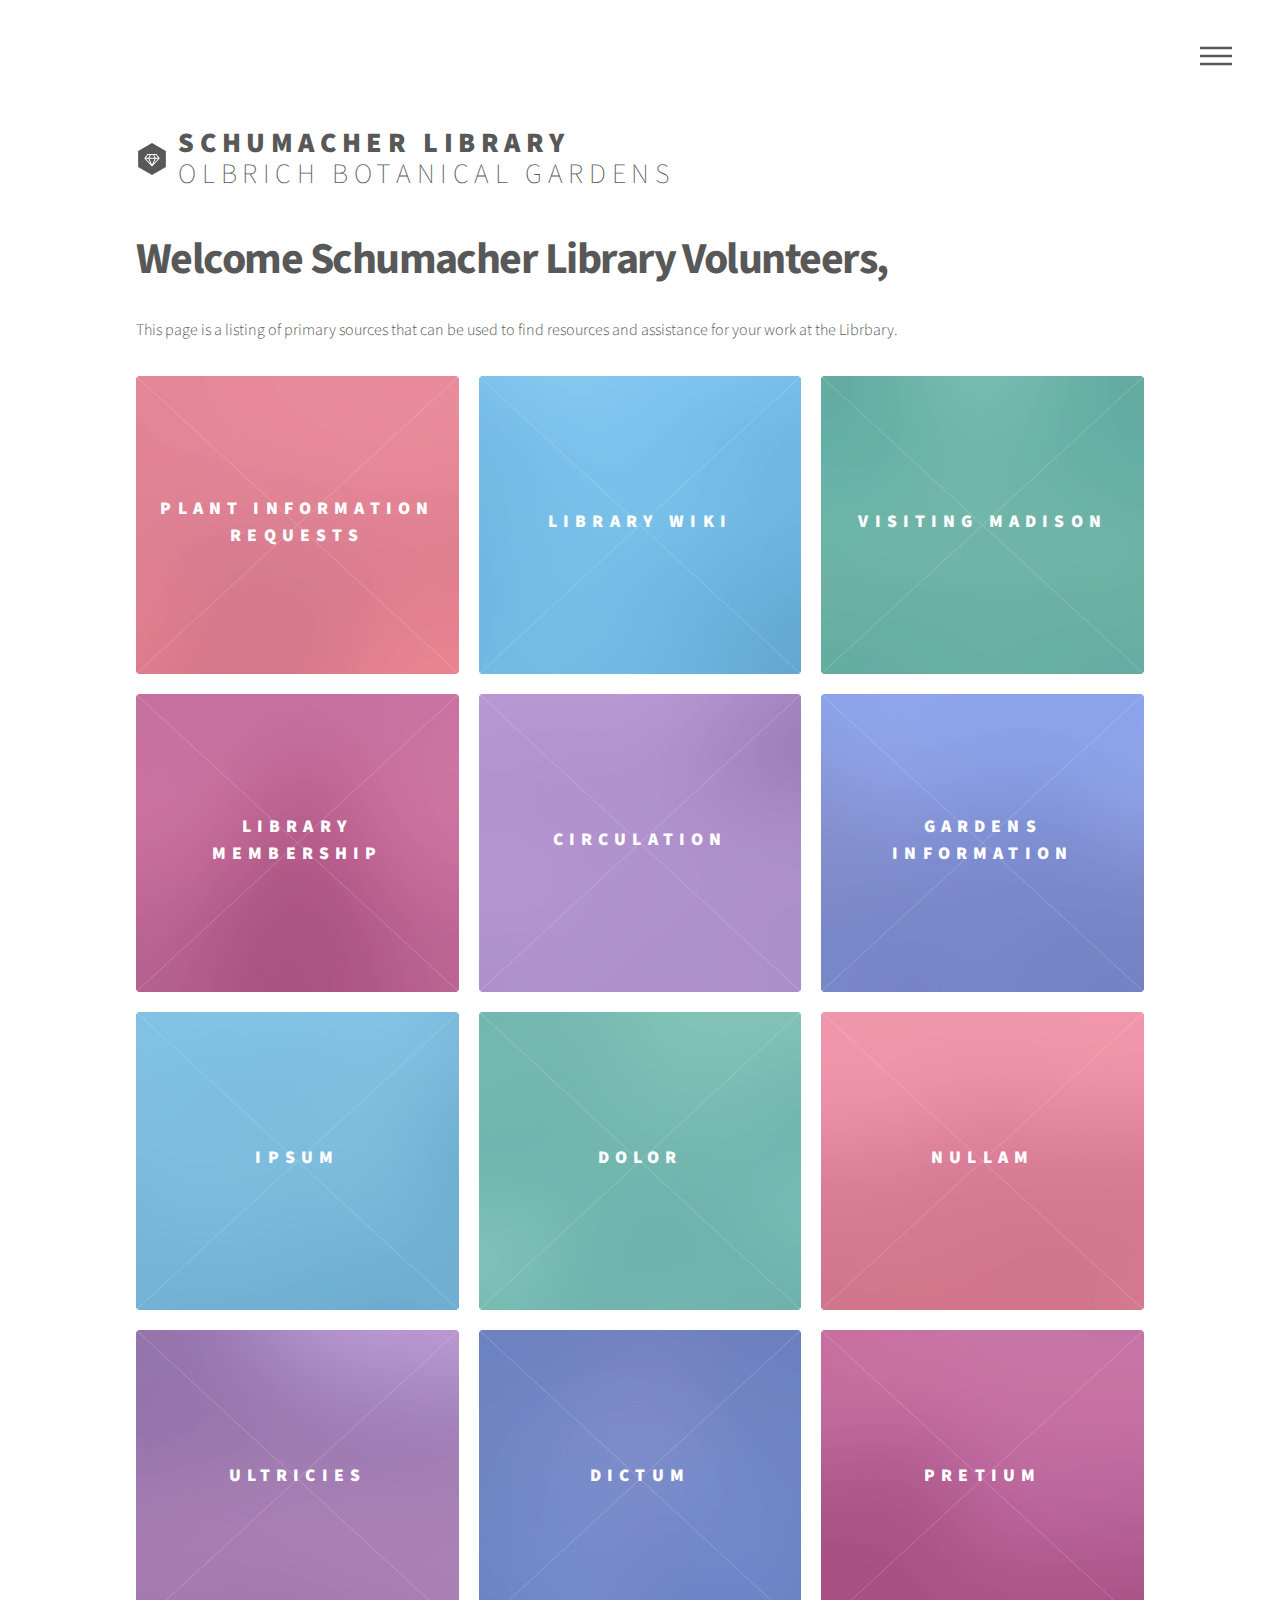
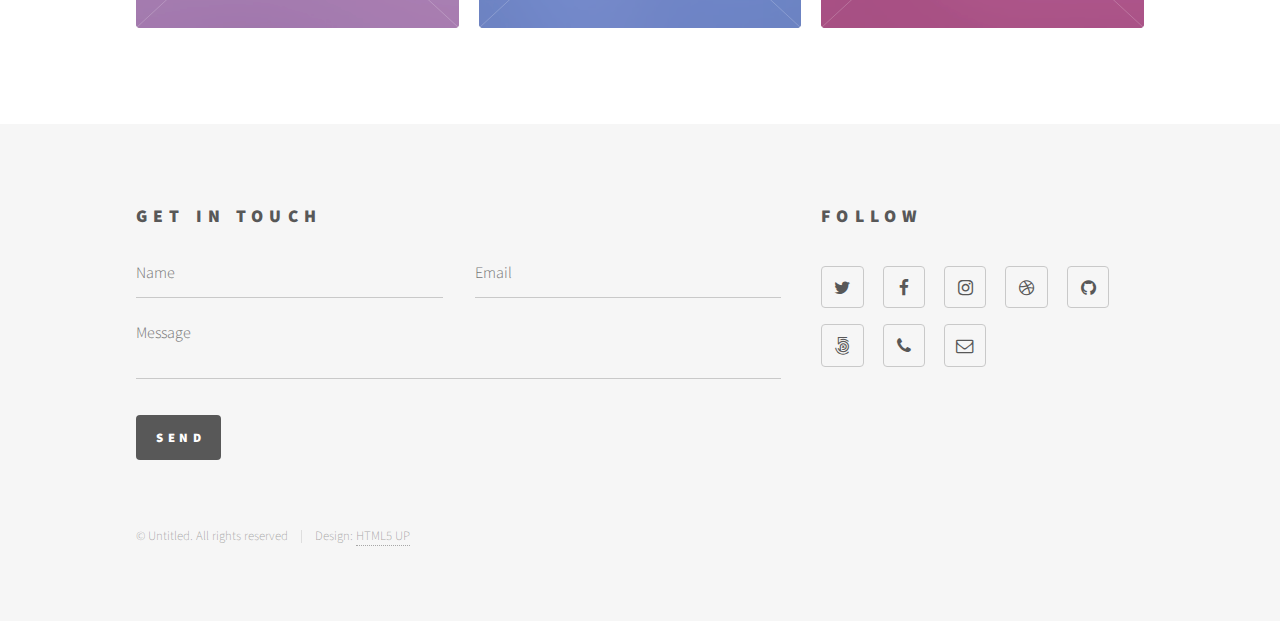
==== commit 3860c2e5: "Update index.htm" ====
--- a/index.htm
+++ b/index.htm
@@ -84,9 +84,9 @@
 										<img src="images/pic03.jpg" alt="" />
 									</span>
 									<a href="generic.html">
-										<h2>Feugiat</h2>
-										<div class="content">
-											<p>Sed nisl arcu euismod sit amet nisi lorem etiam dolor veroeros et feugiat.</p>
+										<h2>Visiting Madison</h2>
+										<div class="content">
+											<p>Requests about Madison in general.</p>
 										</div>
 									</a>
 								</article>
@@ -95,9 +95,9 @@
 										<img src="images/pic04.jpg" alt="" />
 									</span>
 									<a href="generic.html">
-										<h2>Tempus</h2>
-										<div class="content">
-											<p>Sed nisl arcu euismod sit amet nisi lorem etiam dolor veroeros et feugiat.</p>
+										<h2>Library Membership</h2>
+										<div class="content">
+											<p>How can I check-out a book?</p>
 										</div>
 									</a>
 								</article>
@@ -106,9 +106,9 @@
 										<img src="images/pic05.jpg" alt="" />
 									</span>
 									<a href="generic.html">
-										<h2>Aliquam</h2>
-										<div class="content">
-											<p>Sed nisl arcu euismod sit amet nisi lorem etiam dolor veroeros et feugiat.</p>
+										<h2>Circulation</h2>
+										<div class="content">
+											<p>About the book collection and checkout.</p>
 										</div>
 									</a>
 								</article>
@@ -117,9 +117,9 @@
 										<img src="images/pic06.jpg" alt="" />
 									</span>
 									<a href="generic.html">
-										<h2>Veroeros</h2>
-										<div class="content">
-											<p>Sed nisl arcu euismod sit amet nisi lorem etiam dolor veroeros et feugiat.</p>
+										<h2>Gardens Information</h2>
+										<div class="content">
+											<p>Information about specific gardens.</p>
 										</div>
 									</a>
 								</article>
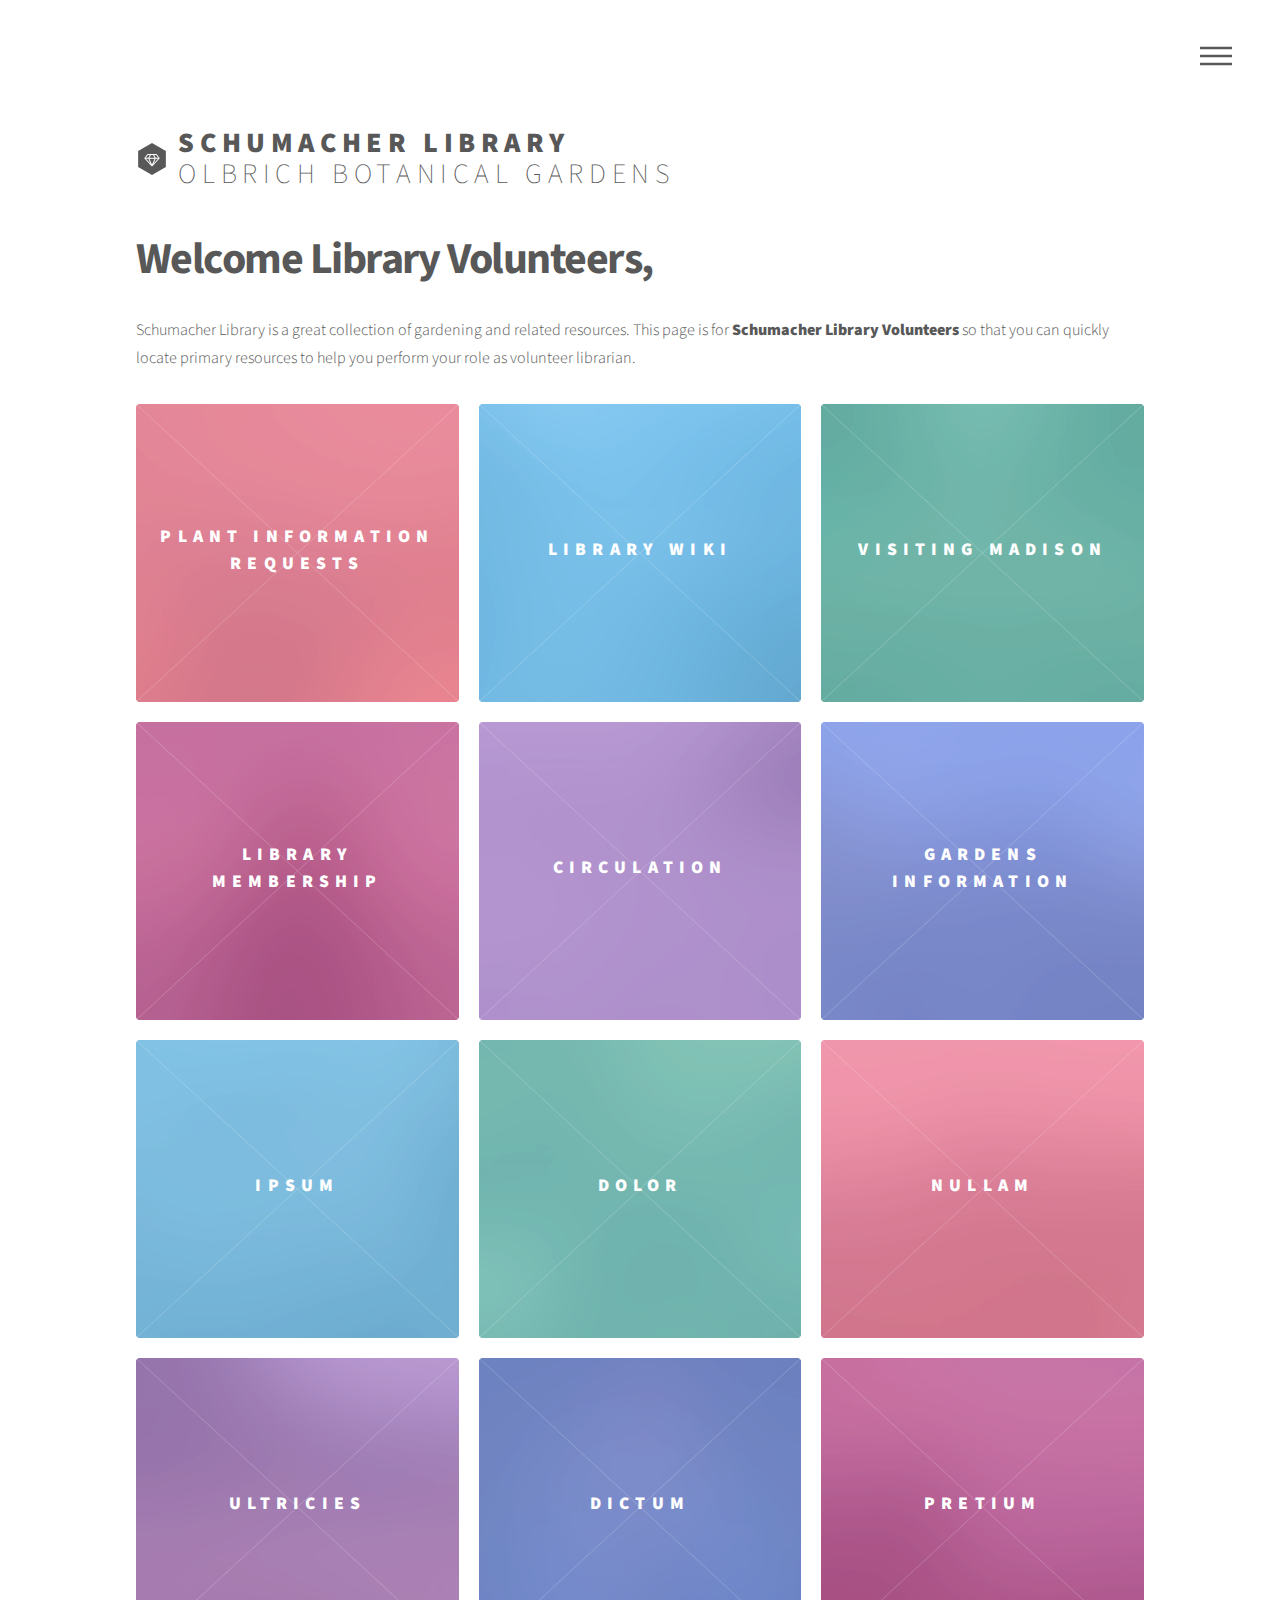
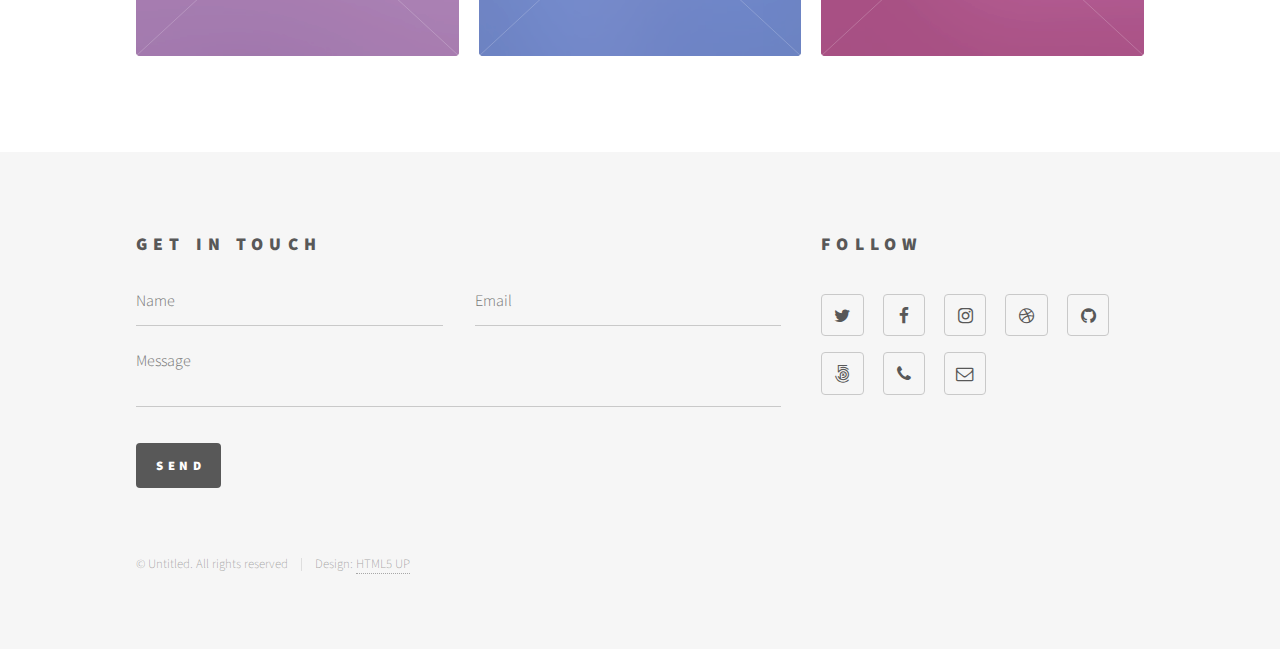
==== commit ed469dc4: "Update index.htm" ====
--- a/index.htm
+++ b/index.htm
@@ -53,8 +53,8 @@
 					<div id="main">
 						<div class="inner">
 							<header>
-								<h1>Welcome Schumacher Library Volunteers,</h1>
-								<p>This page is a listing of primary sources that can be used to find resources and assistance for your work at the Librbary.</p>
+								<h1>Welcome Library Volunteers,</h1>
+								<p>Schumacher Library is a great collection of gardening and related resources. This page is for <b>Schumacher Library Volunteers</b> so that you can quickly locate primary resources to help you perform your role as volunteer librarian.</p>
 							</header>
 							<section class="tiles">
 								<article class="style1">
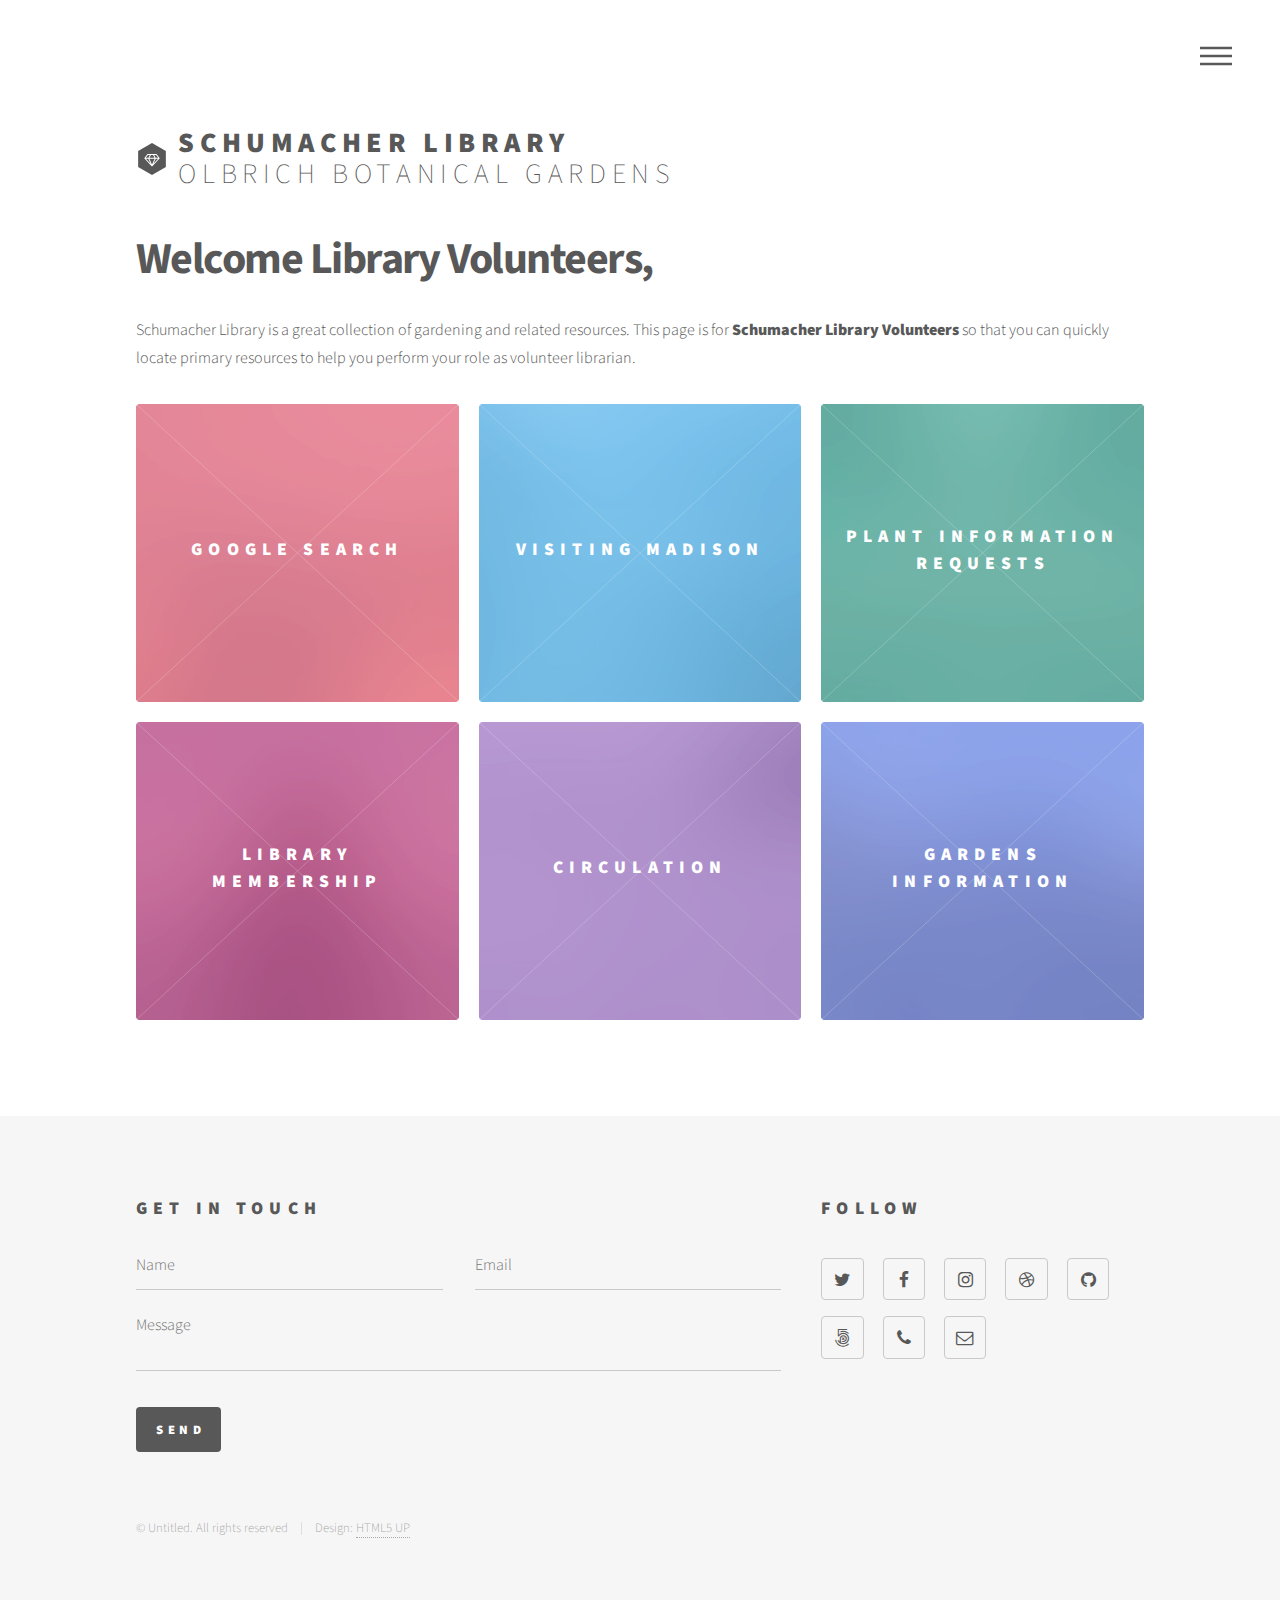
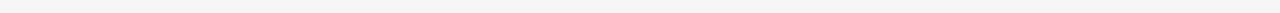
==== commit c62b074d: "Update index.htm" ====
--- a/index.htm
+++ b/index.htm
@@ -62,124 +62,124 @@
 										<img src="images/pic01.jpg" alt="" />
 									</span>
 									<a href="generic.html">
+										<h2>Google Search</h2>
+										<div class="content">
+											<p>Search the internet for information, images, and other resources.</p>
+										</div>
+									</a>
+								</article>
+								<article class="style2">
+									<span class="image">
+										<img src="images/pic02.jpg" alt="" />
+									</span>
+									<a href="generic.html">
+										<h2>Visiting Madison</h2>
+										<div class="content">
+											<p>Find an amazing array of adventures and resources for those new to the Greater Madison Area.</p>
+										</div>
+									</a>
+								</article>
+								<article class="style3">
+									<span class="image">
+										<img src="/images/pic03.jpg" alt="" />
+									</span>
+									<a href="generic.html">
 										<h2>Plant Information Requests</h2>
 										<div class="content">
-											<p>What Should I do If Someone Has a Question?</p>
-										</div>
-									</a>
-								</article>
-								<article class="style2">
-									<span class="image">
-										<img src="images/pic02.jpg" alt="" />
-									</span>
-									<a href="generic.html">
-										<h2>Library Wiki</h2>
-										<div class="content">
-											<p>Find Library Processes and Procedures Online.</p>
+											<p>Have a plant or bug question? We provide answers. Learn the basics of answering a request.</p>
+										</div>
+									</a>
+								</article>
+								<article class="style4">
+									<span class="image">
+										<img src="images/pic04.jpg" alt="" />
+									</span>
+									<a href="generic.html">
+										<h2>Library Membership</h2>
+										<div class="content">
+											<p>How can I check-out a book?</p>
+										</div>
+									</a>
+								</article>
+								<article class="style5">
+									<span class="image">
+										<img src="images/pic05.jpg" alt="" />
+									</span>
+									<a href="generic.html">
+										<h2>Circulation</h2>
+										<div class="content">
+											<p>About the book collection and checkout.</p>
+										</div>
+									</a>
+								</article>
+								<article class="style6">
+									<span class="image">
+										<img src="images/pic06.jpg" alt="" />
+									</span>
+									<a href="generic.html">
+										<h2>Gardens Information</h2>
+										<div class="content">
+											<p>Information about specific gardens.</p>
+										</div>
+									</a>
+								</article>
+								<!-- <article class="style2">
+									<span class="image">
+										<img src="images/pic07.jpg" alt="" />
+									</span>
+									<a href="generic.html">
+										<h2>Ipsum</h2>
+										<div class="content">
+											<p>Sed nisl arcu euismod sit amet nisi lorem etiam dolor veroeros et feugiat.</p>
 										</div>
 									</a>
 								</article>
 								<article class="style3">
 									<span class="image">
-										<img src="images/pic03.jpg" alt="" />
-									</span>
-									<a href="generic.html">
-										<h2>Visiting Madison</h2>
-										<div class="content">
-											<p>Requests about Madison in general.</p>
+										<img src="images/pic08.jpg" alt="" />
+									</span>
+									<a href="generic.html">
+										<h2>Dolor</h2>
+										<div class="content">
+											<p>Sed nisl arcu euismod sit amet nisi lorem etiam dolor veroeros et feugiat.</p>
+										</div>
+									</a>
+								</article>
+								<article class="style1">
+									<span class="image">
+										<img src="images/pic09.jpg" alt="" />
+									</span>
+									<a href="generic.html">
+										<h2>Nullam</h2>
+										<div class="content">
+											<p>Sed nisl arcu euismod sit amet nisi lorem etiam dolor veroeros et feugiat.</p>
+										</div>
+									</a>
+								</article>
+								<article class="style5">
+									<span class="image">
+										<img src="images/pic10.jpg" alt="" />
+									</span>
+									<a href="generic.html">
+										<h2>Ultricies</h2>
+										<div class="content">
+											<p>Sed nisl arcu euismod sit amet nisi lorem etiam dolor veroeros et feugiat.</p>
+										</div>
+									</a>
+								</article>
+								<article class="style6">
+									<span class="image">
+										<img src="images/pic11.jpg" alt="" />
+									</span>
+									<a href="generic.html">
+										<h2>Dictum</h2>
+										<div class="content">
+											<p>Sed nisl arcu euismod sit amet nisi lorem etiam dolor veroeros et feugiat.</p>
 										</div>
 									</a>
 								</article>
 								<article class="style4">
 									<span class="image">
-										<img src="images/pic04.jpg" alt="" />
-									</span>
-									<a href="generic.html">
-										<h2>Library Membership</h2>
-										<div class="content">
-											<p>How can I check-out a book?</p>
-										</div>
-									</a>
-								</article>
-								<article class="style5">
-									<span class="image">
-										<img src="images/pic05.jpg" alt="" />
-									</span>
-									<a href="generic.html">
-										<h2>Circulation</h2>
-										<div class="content">
-											<p>About the book collection and checkout.</p>
-										</div>
-									</a>
-								</article>
-								<article class="style6">
-									<span class="image">
-										<img src="images/pic06.jpg" alt="" />
-									</span>
-									<a href="generic.html">
-										<h2>Gardens Information</h2>
-										<div class="content">
-											<p>Information about specific gardens.</p>
-										</div>
-									</a>
-								</article>
-								<article class="style2">
-									<span class="image">
-										<img src="images/pic07.jpg" alt="" />
-									</span>
-									<a href="generic.html">
-										<h2>Ipsum</h2>
-										<div class="content">
-											<p>Sed nisl arcu euismod sit amet nisi lorem etiam dolor veroeros et feugiat.</p>
-										</div>
-									</a>
-								</article>
-								<article class="style3">
-									<span class="image">
-										<img src="images/pic08.jpg" alt="" />
-									</span>
-									<a href="generic.html">
-										<h2>Dolor</h2>
-										<div class="content">
-											<p>Sed nisl arcu euismod sit amet nisi lorem etiam dolor veroeros et feugiat.</p>
-										</div>
-									</a>
-								</article>
-								<article class="style1">
-									<span class="image">
-										<img src="images/pic09.jpg" alt="" />
-									</span>
-									<a href="generic.html">
-										<h2>Nullam</h2>
-										<div class="content">
-											<p>Sed nisl arcu euismod sit amet nisi lorem etiam dolor veroeros et feugiat.</p>
-										</div>
-									</a>
-								</article>
-								<article class="style5">
-									<span class="image">
-										<img src="images/pic10.jpg" alt="" />
-									</span>
-									<a href="generic.html">
-										<h2>Ultricies</h2>
-										<div class="content">
-											<p>Sed nisl arcu euismod sit amet nisi lorem etiam dolor veroeros et feugiat.</p>
-										</div>
-									</a>
-								</article>
-								<article class="style6">
-									<span class="image">
-										<img src="images/pic11.jpg" alt="" />
-									</span>
-									<a href="generic.html">
-										<h2>Dictum</h2>
-										<div class="content">
-											<p>Sed nisl arcu euismod sit amet nisi lorem etiam dolor veroeros et feugiat.</p>
-										</div>
-									</a>
-								</article>
-								<article class="style4">
-									<span class="image">
 										<img src="images/pic12.jpg" alt="" />
 									</span>
 									<a href="generic.html">
@@ -188,7 +188,7 @@
 											<p>Sed nisl arcu euismod sit amet nisi lorem etiam dolor veroeros et feugiat.</p>
 										</div>
 									</a>
-								</article>
+								</article>  -->
 							</section>
 						</div>
 					</div>
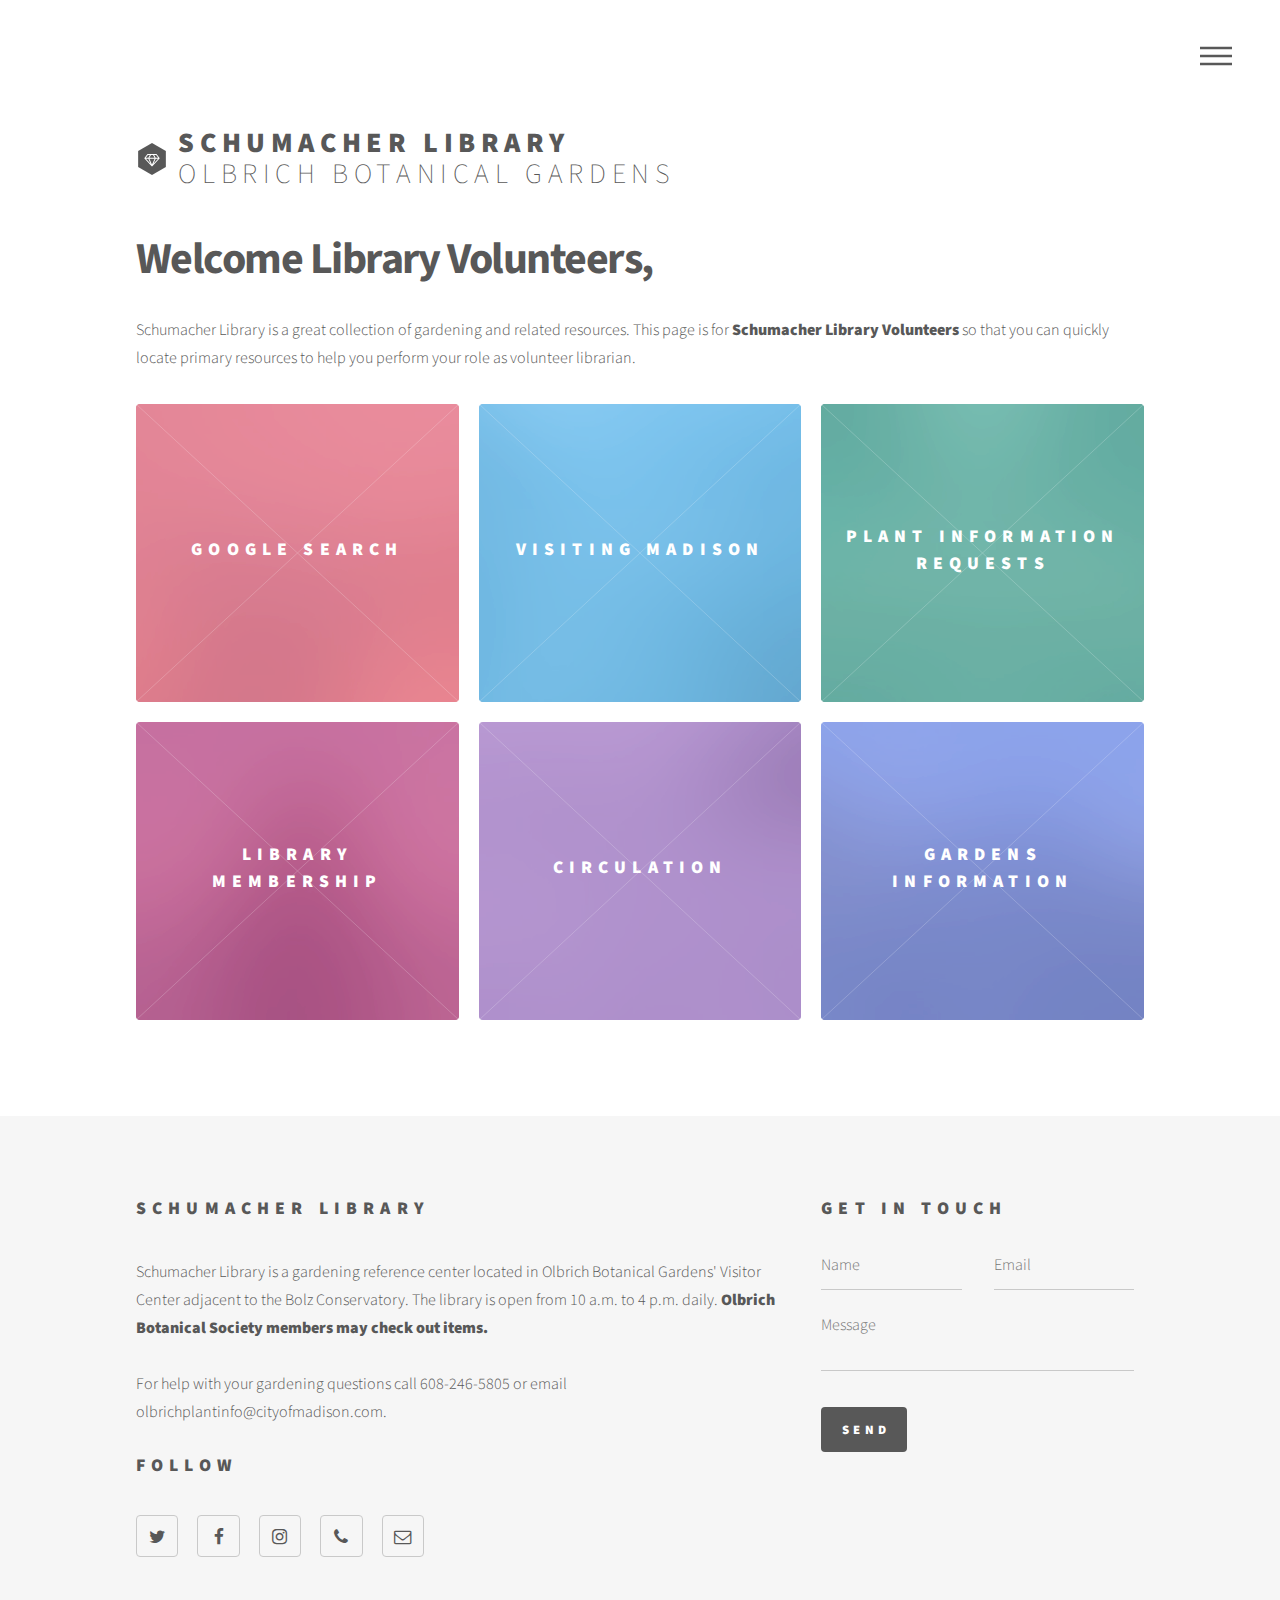
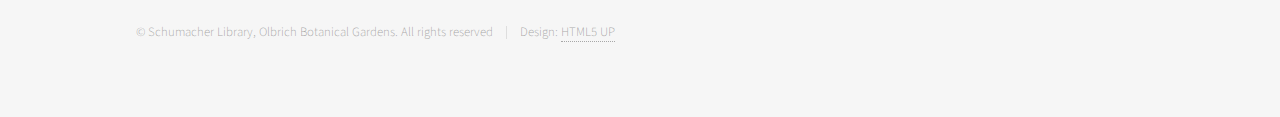
==== commit ccb196d1: "Update index.htm" ====
--- a/index.htm
+++ b/index.htm
@@ -197,6 +197,11 @@
 					<footer id="footer">
 						<div class="inner">
 							<section>
+								<h2>Schumacher Library</h2>
+								<p>Schumacher Library is a gardening reference center located in Olbrich Botanical Gardens' Visitor Center adjacent to the Bolz Conservatory. The library is open from 10 a.m. to 4 p.m. daily. <b>Olbrich Botanical Society members may check out items.</b>
+<br /><br />For help with your gardening questions call 608-246-5805 or email olbrichplantinfo@cityofmadison.com.</p>
+							</section>
+							<section>
 								<h2>Get in touch</h2>
 								<form method="post" action="#">
 									<div class="field half first">
@@ -219,15 +224,12 @@
 									<li><a href="#" class="icon style2 fa-twitter"><span class="label">Twitter</span></a></li>
 									<li><a href="#" class="icon style2 fa-facebook"><span class="label">Facebook</span></a></li>
 									<li><a href="#" class="icon style2 fa-instagram"><span class="label">Instagram</span></a></li>
-									<li><a href="#" class="icon style2 fa-dribbble"><span class="label">Dribbble</span></a></li>
-									<li><a href="#" class="icon style2 fa-github"><span class="label">GitHub</span></a></li>
-									<li><a href="#" class="icon style2 fa-500px"><span class="label">500px</span></a></li>
 									<li><a href="#" class="icon style2 fa-phone"><span class="label">Phone</span></a></li>
 									<li><a href="#" class="icon style2 fa-envelope-o"><span class="label">Email</span></a></li>
 								</ul>
 							</section>
 							<ul class="copyright">
-								<li>&copy; Untitled. All rights reserved</li><li>Design: <a href="http://html5up.net">HTML5 UP</a></li>
+								<li>&copy; Schumacher Library, Olbrich Botanical Gardens. All rights reserved</li><li>Design: <a href="http://html5up.net">HTML5 UP</a></li>
 							</ul>
 						</div>
 					</footer>
